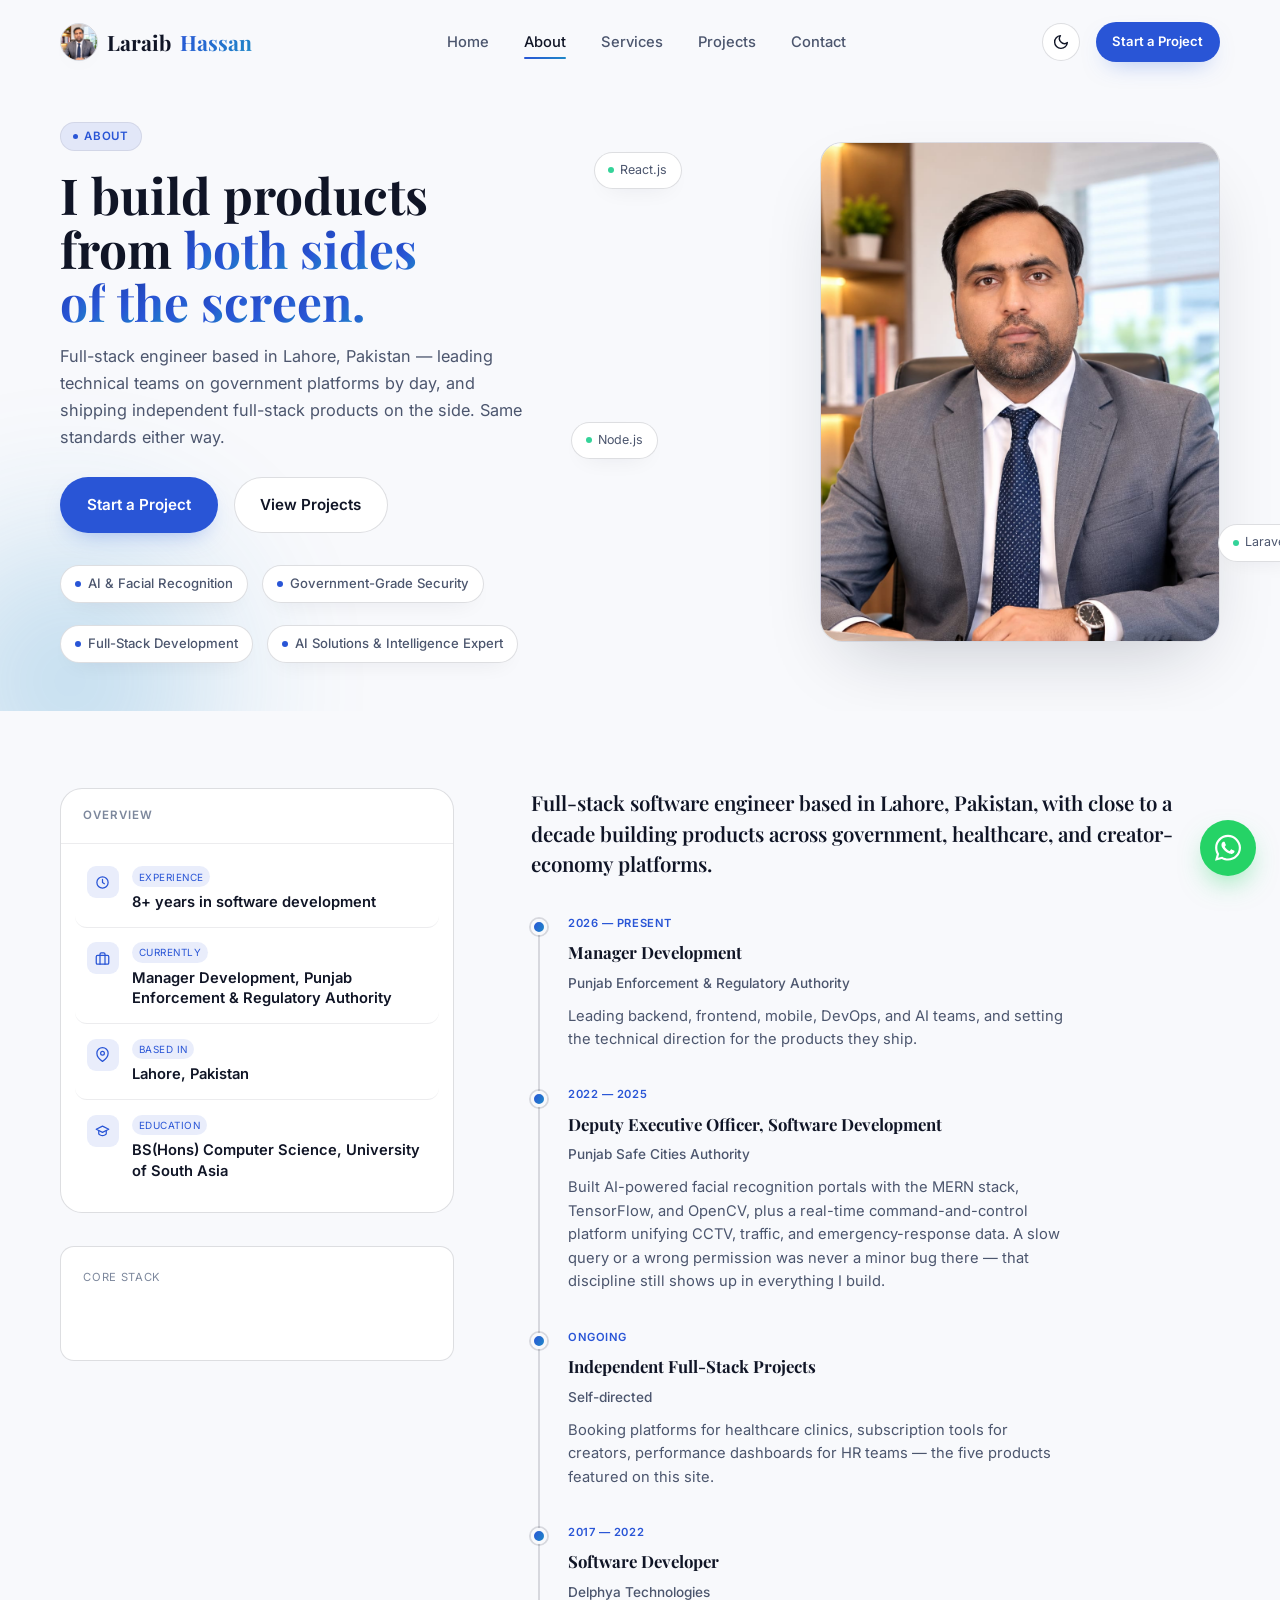
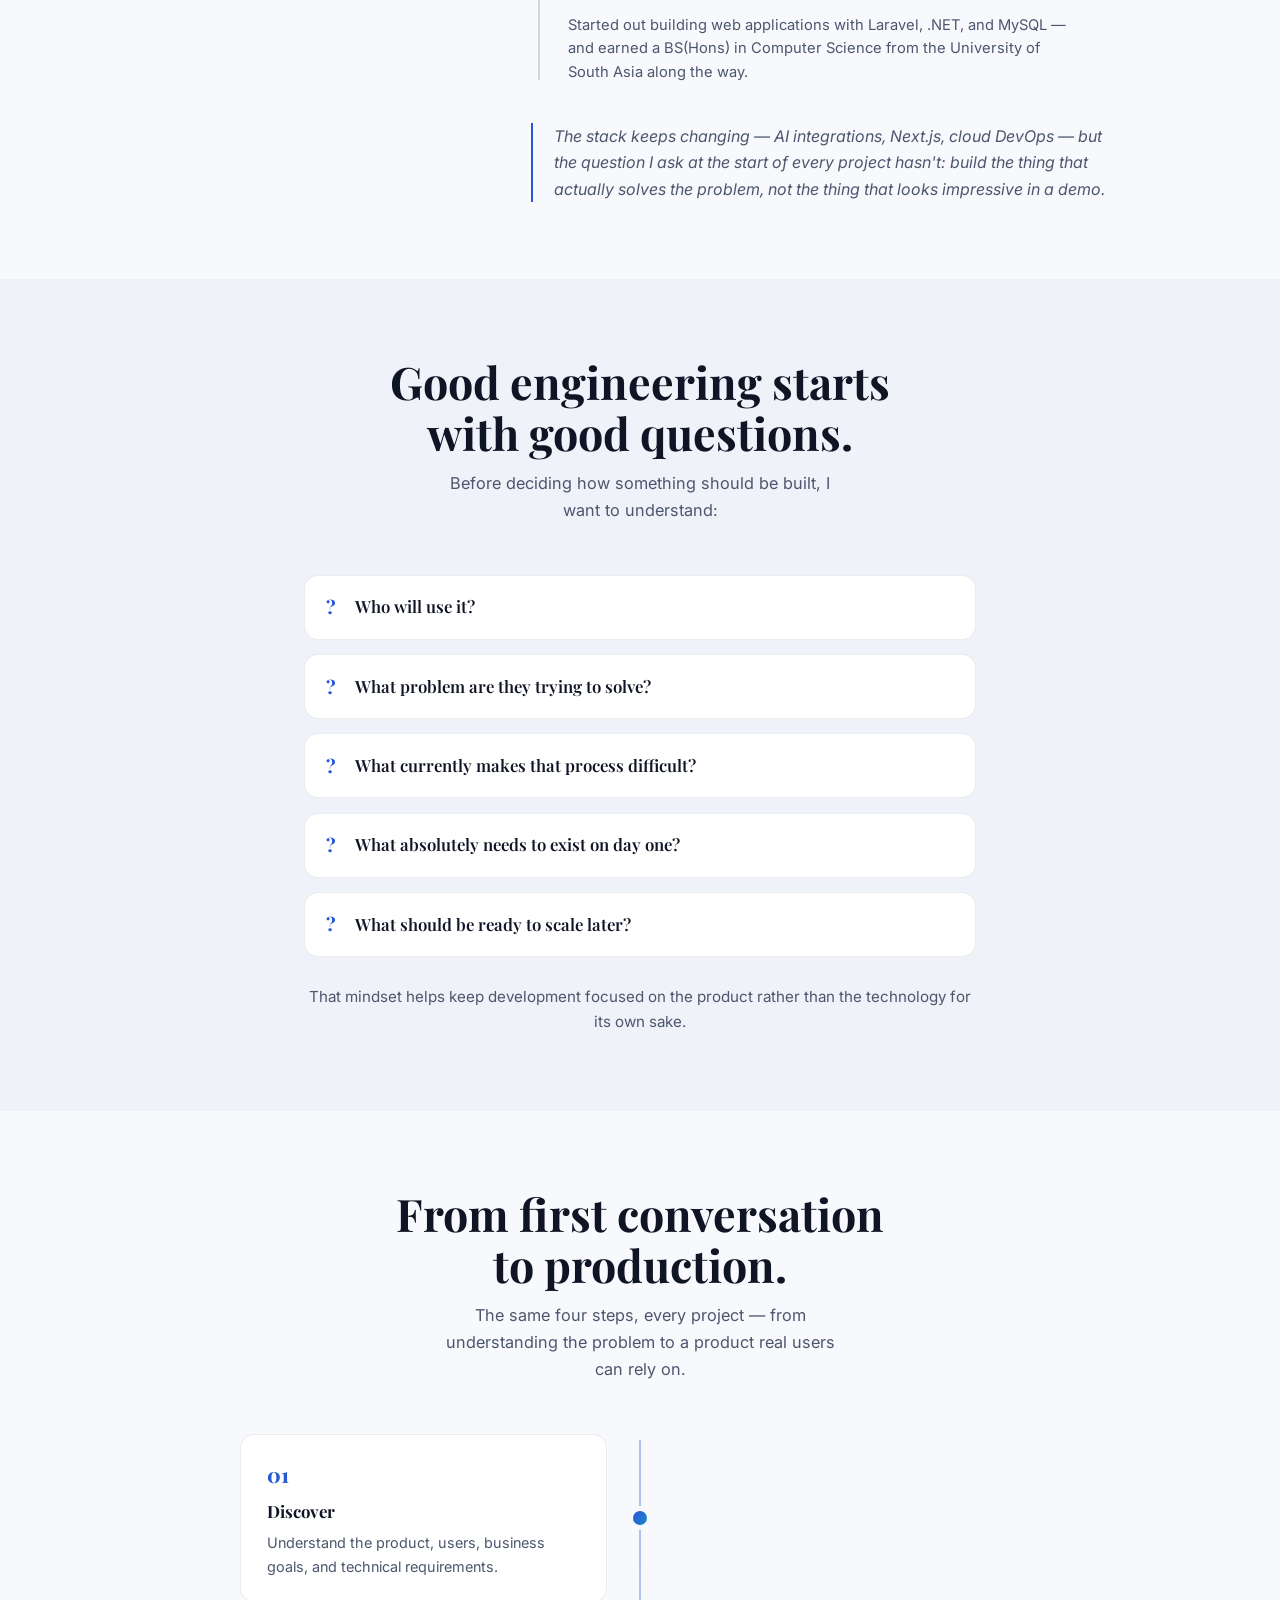
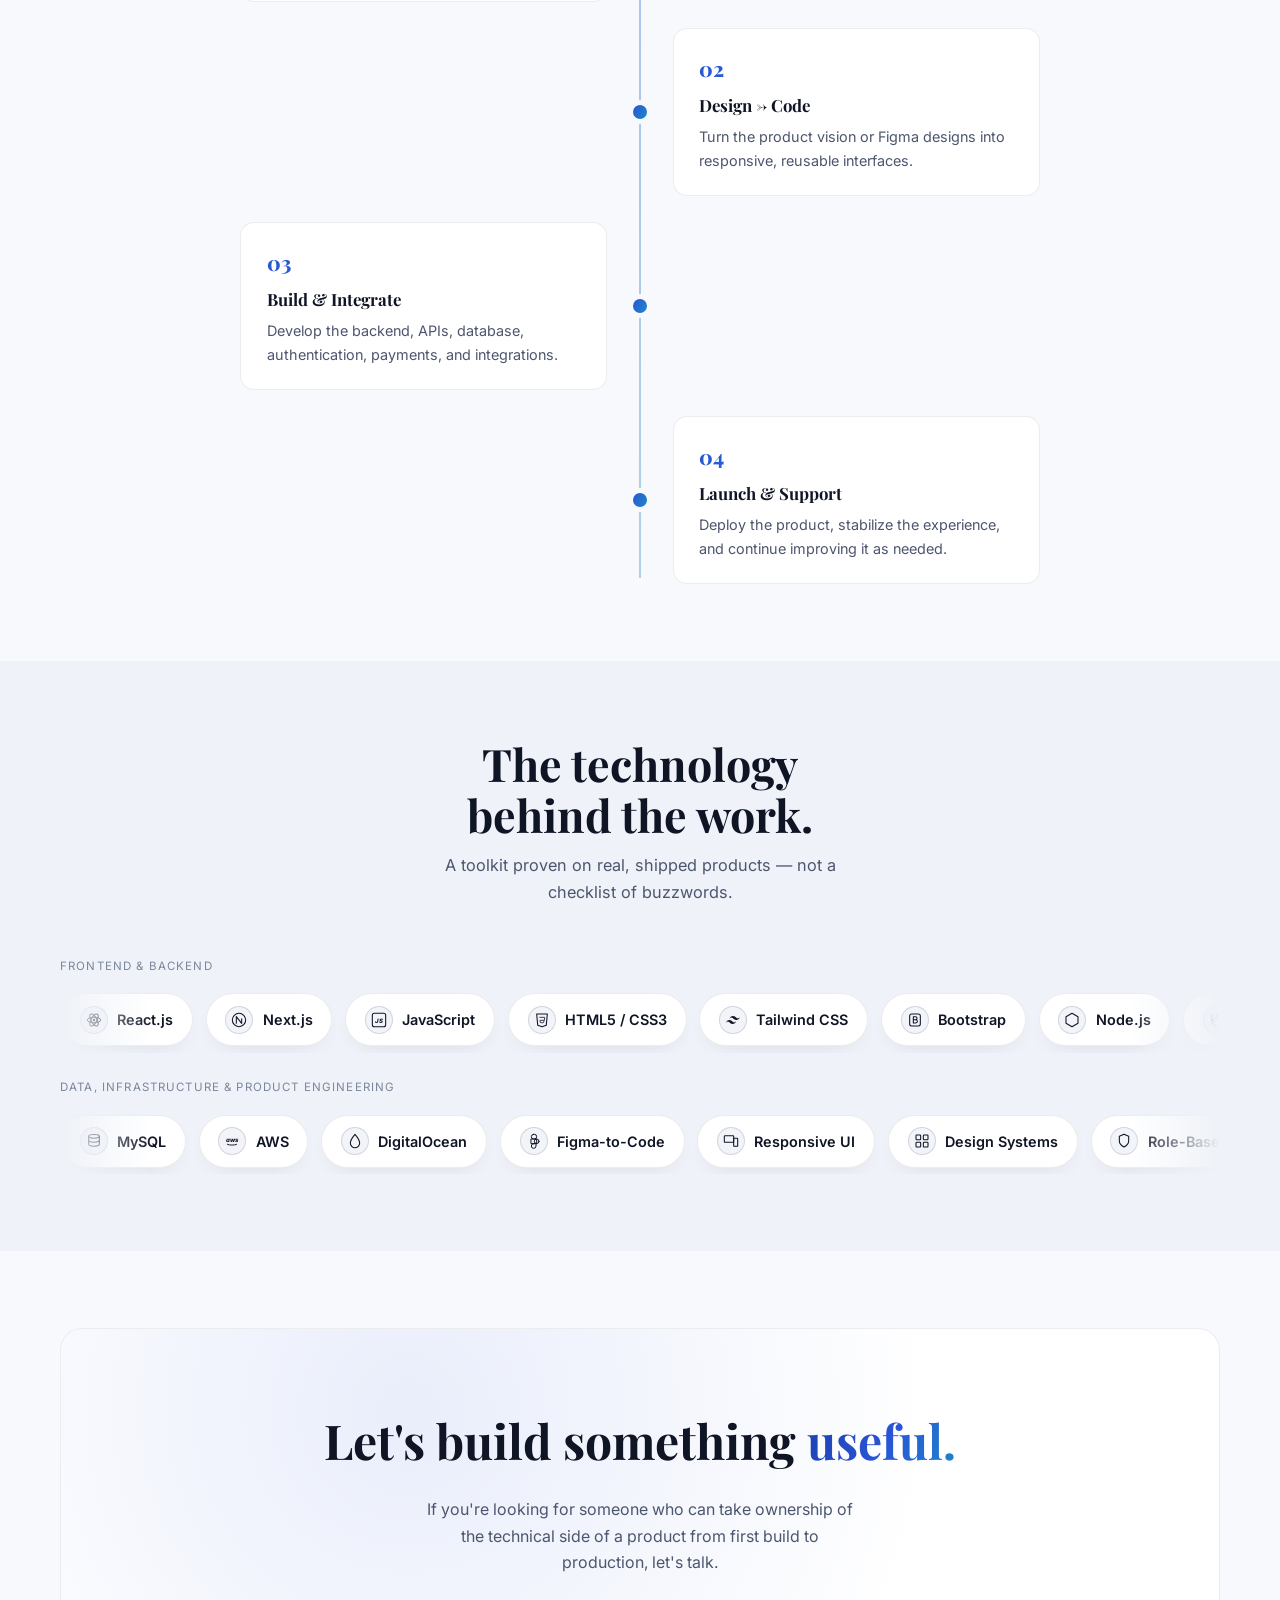
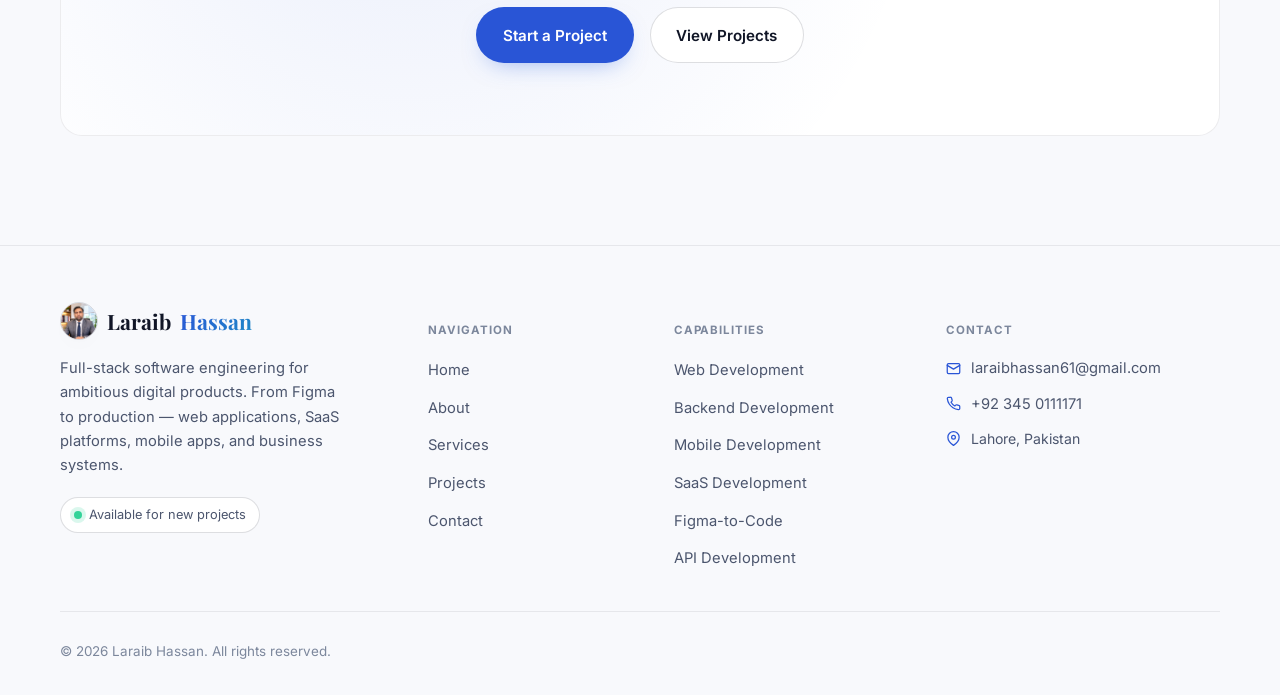
==== about.html @ d7b79673 "first commit" ====
<!DOCTYPE html>
<html lang="en">
<head>
<meta charset="UTF-8">
<meta name="viewport" content="width=device-width, initial-scale=1.0">
<title>About — Laraib Hassan</title>
<meta name="description" content="Laraib Hassan is a full-stack software engineer focused on building complete digital products — from Figma handoff to production.">
<link rel="preconnect" href="https://fonts.googleapis.com">
<link rel="preconnect" href="https://fonts.gstatic.com" crossorigin>
<link href="https://fonts.googleapis.com/css2?family=Playfair+Display:wght@600;700;800&family=Inter:wght@400;500;600;700&display=swap" rel="stylesheet">
<link rel="stylesheet" href="style.css">
</head>
<body>
<div class="site-loader" id="siteLoader" aria-hidden="true">
  <div class="blob blob-1" style="opacity:.35;"></div>
  <div class="blob blob-2" style="opacity:.3;"></div>
  <div class="loader-inner">
    <div class="loader-photo-wrap">
      <div class="loader-floater loader-floater-1"><i></i>Full-Stack</div>
      <div class="loader-floater loader-floater-2"><i></i>8+ Years</div>
      <div class="loader-floater loader-floater-3"><i></i>AI &amp; Cloud</div>
      <div class="loader-photo"><img src="images/lh-image.jpg" alt="Laraib Hassan"></div>
    </div>
    <div class="loader-name">Laraib Hassan</div>
    <div class="loader-role">Full-Stack Software Engineer</div>
    <div class="loader-bar"><span class="loader-bar-fill"></span></div>
  </div>
</div>
<div class="scroll-progress" id="scrollProgress"></div>

<nav class="navbar" id="navbar">
  <div class="container">
    <a href="index.html" class="brand">
      <img class="mark" src="images/lh-image.jpg" alt="Laraib Hassan">
      Laraib <b>Hassan</b>
    </a>
    <div class="nav-links" id="navLinks">
      <a href="index.html">Home</a>
      <a href="about.html">About</a>
      <a href="services.html">Services</a>
      <a href="projects.html">Projects</a>
      <a href="contact.html">Contact</a>
    </div>
    <div class="nav-right">
      <button class="theme-toggle" id="themeToggle" aria-label="Toggle theme">
        <svg class="icon-moon" viewBox="0 0 24 24" fill="none" stroke="currentColor" stroke-width="2" stroke-linecap="round" stroke-linejoin="round"><path d="M21 12.79A9 9 0 1111.21 3 7 7 0 0021 12.79z"/></svg>
        <svg class="icon-sun" viewBox="0 0 24 24" fill="none" stroke="currentColor" stroke-width="2" stroke-linecap="round" stroke-linejoin="round"><circle cx="12" cy="12" r="4"/><path d="M12 2v2M12 20v2M4.93 4.93l1.41 1.41M17.66 17.66l1.41 1.41M2 12h2M20 12h2M4.93 19.07l1.41-1.41M17.66 6.34l1.41-1.41"/></svg>
      </button>
      <a href="contact.html" class="btn btn-primary btn-sm">Start a Project</a>
    </div>
    <button class="burger" id="burger" aria-label="Open menu" aria-expanded="false"><span></span></button>
  </div>
</nav>

<div class="mobile-panel" id="mobilePanel">
  <a href="index.html">Home</a>
  <a href="about.html">About</a>
  <a href="services.html">Services</a>
  <a href="projects.html">Projects</a>
  <a href="contact.html">Contact</a>
  <a href="contact.html" class="btn btn-primary">Start a Project</a>
</div>

<main>

<header class="page-hero">
  <div class="blob blob-2" style="opacity:0.35;"></div>
  <div class="container banner-inner">
    <div>
      <div class="eyebrow reveal">About</div>
      <h1 class="reveal reveal-delay-1" style="margin-top:1.1rem;">I build products from <span class="type-reveal"><span class="word"><span class="letter" style="animation-delay:0.150s">b</span><span class="letter" style="animation-delay:0.195s">o</span><span class="letter" style="animation-delay:0.240s">t</span><span class="letter" style="animation-delay:0.285s">h</span></span> <span class="word"><span class="letter" style="animation-delay:0.410s">s</span><span class="letter" style="animation-delay:0.455s">i</span><span class="letter" style="animation-delay:0.500s">d</span><span class="letter" style="animation-delay:0.545s">e</span><span class="letter" style="animation-delay:0.590s">s</span></span> <span class="word"><span class="letter" style="animation-delay:0.715s">o</span><span class="letter" style="animation-delay:0.760s">f</span></span> <span class="word"><span class="letter" style="animation-delay:0.885s">t</span><span class="letter" style="animation-delay:0.930s">h</span><span class="letter" style="animation-delay:0.975s">e</span></span> <span class="word"><span class="letter" style="animation-delay:1.100s">s</span><span class="letter" style="animation-delay:1.145s">c</span><span class="letter" style="animation-delay:1.190s">r</span><span class="letter" style="animation-delay:1.235s">e</span><span class="letter" style="animation-delay:1.280s">e</span><span class="letter" style="animation-delay:1.325s">n</span><span class="letter" style="animation-delay:1.370s">.</span></span></span></h1>
      <p class="lede reveal reveal-delay-2">Full-stack engineer based in Lahore, Pakistan — leading technical teams on government platforms by day, and shipping independent full-stack products on the side. Same standards either way.</p>
      <div class="hero-actions reveal reveal-delay-3" style="margin-top:1.6rem;">
        <a href="contact.html" class="btn btn-primary">Start a Project</a>
        <a href="projects.html" class="btn btn-ghost">View Projects</a>
      </div>
      <div class="about-focus reveal reveal-delay-4">
        <span class="focus-tag"><i></i>AI &amp; Facial Recognition</span>
        <span class="focus-tag"><i></i>Government-Grade Security</span>
        <span class="focus-tag"><i></i>Full-Stack Development</span>
        <span class="focus-tag"><i></i>AI Solutions & Intelligence Expert</span>
      </div>
    </div>
    <div class="banner-visual reveal reveal-delay-1">
      <div class="floater floater-1"><i></i>React.js</div>
      <div class="floater floater-2"><i></i>Laravel</div>
      <div class="floater floater-3"><i></i>Node.js</div>
      <div class="avatar-frame">
        <img src="images/lh-image.jpg" alt="Laraib Hassan">
      </div>
    </div>
  </div>
</header>

<section>
  <div class="container">
    <div class="about-grid">
      <div class="about-facts reveal">
        <div class="profile-card">
          <div class="profile-card-head">Overview</div>
          <div class="profile-facts">
            <div class="profile-fact">
              <div class="fact-icon"><svg viewBox="0 0 24 24" fill="none" stroke="currentColor" stroke-width="2" stroke-linecap="round" stroke-linejoin="round"><circle cx="12" cy="12" r="9"/><polyline points="12 7 12 12 15 14"/></svg></div>
              <div class="fact-body"><span class="fact-label">Experience</span><span class="fact-value">8+ years in software development</span></div>
            </div>
            <div class="profile-fact">
              <div class="fact-icon"><svg viewBox="0 0 24 24" fill="none" stroke="currentColor" stroke-width="2" stroke-linecap="round" stroke-linejoin="round"><rect x="2" y="7" width="20" height="14" rx="2"/><path d="M16 21V5a2 2 0 00-2-2h-4a2 2 0 00-2 2v16"/></svg></div>
              <div class="fact-body"><span class="fact-label">Currently</span><span class="fact-value">Manager Development, Punjab Enforcement &amp; Regulatory Authority</span></div>
            </div>
            <div class="profile-fact">
              <div class="fact-icon"><svg viewBox="0 0 24 24" fill="none" stroke="currentColor" stroke-width="2" stroke-linecap="round" stroke-linejoin="round"><path d="M21 10c0 7-9 13-9 13s-9-6-9-13a9 9 0 0118 0z"/><circle cx="12" cy="10" r="3"/></svg></div>
              <div class="fact-body"><span class="fact-label">Based in</span><span class="fact-value">Lahore, Pakistan</span></div>
            </div>
            <div class="profile-fact">
              <div class="fact-icon"><svg viewBox="0 0 24 24" fill="none" stroke="currentColor" stroke-width="2" stroke-linecap="round" stroke-linejoin="round"><path d="M22 10L12 5 2 10l10 5 10-5z"/><path d="M6 12v5c0 1.66 4.03 3 6 3s6-1.34 6-3v-5"/></svg></div>
              <div class="fact-body"><span class="fact-label">Education</span><span class="fact-value">BS(Hons) Computer Science, University of South Asia</span></div>
            </div>
          </div>
        </div>

        <div class="stack-panel">
          <div class="stack-panel-head">Core Stack</div>
          <div class="stack-marquee-wrap">
            <div class="stack-marquee" id="stackMarquee">
              <span class="stack-tag">React.js</span>
              <span class="stack-tag">Next.js</span>
              <span class="stack-tag">JavaScript</span>
              <span class="stack-tag">jQuery</span>
              <span class="stack-tag">Node.js</span>
              <span class="stack-tag">Laravel</span>
              <span class="stack-tag">PHP</span>
              <span class="stack-tag">.NET</span>
              <span class="stack-tag">Python</span>
              <span class="stack-tag">MySQL</span>
              <span class="stack-tag">MSSQL</span>
              <span class="stack-tag">RESTful APIs</span>
              <span class="stack-tag">Eloquent ORM</span>
              <span class="stack-tag">WebSockets</span>
              <span class="stack-tag">TensorFlow</span>
              <span class="stack-tag">OpenCV</span>
              <span class="stack-tag">Machine Learning</span>
              <span class="stack-tag">Git</span>
              <span class="stack-tag">AWS</span>
              <span class="stack-tag">Azure DevOps</span>
              <span class="stack-tag">Windows</span>
              <span class="stack-tag">Linux</span>
              <span class="stack-tag">Agile &amp; Scrum</span>
              <span class="stack-tag">Google Maps API</span>
            </div>
          </div>
        </div>
      </div>

      <div class="about-copy">
        <p class="about-intro reveal reveal-delay-1">Full-stack software engineer based in Lahore, Pakistan, with close to a decade building products across government, healthcare, and creator-economy platforms.</p>

        <div class="career-timeline" id="careerTimeline">
          <div class="timeline-track"></div>
          <div class="timeline-progress" id="careerProgress"></div>
          <div class="career-item reveal reveal-delay-1">
            <div class="career-marker"><span class="career-dot"></span></div>
            <div class="career-content">
              <span class="career-date">2026 — Present</span>
              <h4>Manager Development</h4>
              <span class="career-org">Punjab Enforcement &amp; Regulatory Authority</span>
              <p>Leading backend, frontend, mobile, DevOps, and AI teams, and setting the technical direction for the products they ship.</p>
            </div>
          </div>
          <div class="career-item reveal reveal-delay-2">
            <div class="career-marker"><span class="career-dot"></span></div>
            <div class="career-content">
              <span class="career-date">2022 — 2025</span>
              <h4>Deputy Executive Officer, Software Development</h4>
              <span class="career-org">Punjab Safe Cities Authority</span>
              <p>Built AI-powered facial recognition portals with the MERN stack, TensorFlow, and OpenCV, plus a real-time command-and-control platform unifying CCTV, traffic, and emergency-response data. A slow query or a wrong permission was never a minor bug there — that discipline still shows up in everything I build.</p>
            </div>
          </div>
          <div class="career-item reveal reveal-delay-3">
            <div class="career-marker"><span class="career-dot"></span></div>
            <div class="career-content">
              <span class="career-date">Ongoing</span>
              <h4>Independent Full-Stack Projects</h4>
              <span class="career-org">Self-directed</span>
              <p>Booking platforms for healthcare clinics, subscription tools for creators, performance dashboards for HR teams — the five products featured on this site.</p>
            </div>
          </div>
          <div class="career-item reveal reveal-delay-4">
            <div class="career-marker"><span class="career-dot"></span></div>
            <div class="career-content">
              <span class="career-date">2017 — 2022</span>
              <h4>Software Developer</h4>
              <span class="career-org">Delphya Technologies</span>
              <p>Started out building web applications with Laravel, .NET, and MySQL — and earned a BS(Hons) in Computer Science from the University of South Asia along the way.</p>
            </div>
          </div>
        </div>

        <p class="career-note reveal">The stack keeps changing — AI integrations, Next.js, cloud DevOps — but the question I ask at the start of every project hasn't: build the thing that actually solves the problem, not the thing that looks impressive in a demo.</p>
      </div>
    </div>
  </div>
</section>

<section class="section-alt">
  <div class="container">
    <div class="section-head reveal">
      <h2>Good engineering starts with good questions.</h2>
      <p class="lede">Before deciding how something should be built, I want to understand:</p>
    </div>
    <ul class="philosophy-list">
      <li class="reveal">Who will use it?</li>
      <li class="reveal reveal-delay-1">What problem are they trying to solve?</li>
      <li class="reveal reveal-delay-2">What currently makes that process difficult?</li>
      <li class="reveal reveal-delay-3">What absolutely needs to exist on day one?</li>
      <li class="reveal reveal-delay-4">What should be ready to scale later?</li>
    </ul>
    <p class="philosophy-note reveal">That mindset helps keep development focused on the product rather than the technology for its own sake.</p>
  </div>
</section>

<section>
  <div class="container">
    <div class="section-head reveal">
      <h2>From first conversation to production.</h2>
      <p class="lede">The same four steps, every project — from understanding the problem to a product real users can rely on.</p>
    </div>
    <div class="timeline">
      <div class="timeline-step">
        <div class="side content reveal reveal-left"><div class="timeline-card"><span class="num">01</span><h4>Discover</h4><p>Understand the product, users, business goals, and technical requirements.</p></div></div>
        <div class="timeline-dot"></div>
        <div class="side"></div>
      </div>
      <div class="timeline-step">
        <div class="side"></div>
        <div class="timeline-dot"></div>
        <div class="side content reveal reveal-right"><div class="timeline-card"><span class="num">02</span><h4>Design → Code</h4><p>Turn the product vision or Figma designs into responsive, reusable interfaces.</p></div></div>
      </div>
      <div class="timeline-step">
        <div class="side content reveal reveal-left"><div class="timeline-card"><span class="num">03</span><h4>Build &amp; Integrate</h4><p>Develop the backend, APIs, database, authentication, payments, and integrations.</p></div></div>
        <div class="timeline-dot"></div>
        <div class="side"></div>
      </div>
      <div class="timeline-step">
        <div class="side"></div>
        <div class="timeline-dot"></div>
        <div class="side content reveal reveal-right"><div class="timeline-card"><span class="num">04</span><h4>Launch &amp; Support</h4><p>Deploy the product, stabilize the experience, and continue improving it as needed.</p></div></div>
      </div>
    </div>
  </div>
</section>

<section id="capabilities" class="section-alt">
  <div class="container">
    <div class="section-head reveal">
      <h2>The technology behind the work.</h2>
      <p class="lede">A toolkit proven on real, shipped products — not a checklist of buzzwords.</p>
    </div>

    <div class="skills-marquee reveal">
      <div>
        <div class="skills-label">Frontend &amp; Backend</div>
        <div class="skills-track">
          <div class="skills-row">
            <span class="skill-pill"><i><svg viewBox="0 0 24 24" fill="none" stroke="currentColor" stroke-width="1.5"><circle cx="12" cy="12" r="1.8" fill="currentColor" stroke="none"/><ellipse cx="12" cy="12" rx="10" ry="4.2"/><ellipse cx="12" cy="12" rx="10" ry="4.2" transform="rotate(60 12 12)"/><ellipse cx="12" cy="12" rx="10" ry="4.2" transform="rotate(120 12 12)"/></svg></i>React.js</span><span class="skill-pill"><i><svg viewBox="0 0 24 24" fill="none" stroke="currentColor" stroke-width="1.6" stroke-linecap="round" stroke-linejoin="round"><circle cx="12" cy="12" r="10"/><path d="M8 7v10M8 7l8 10M16 10v7"/></svg></i>Next.js</span><span class="skill-pill"><i><svg viewBox="0 0 24 24" fill="none" stroke="currentColor" stroke-width="1.6"><rect x="2" y="2" width="20" height="20" rx="3"/><text x="12" y="16.5" text-anchor="middle" font-size="9" font-weight="800" fill="currentColor" stroke="none">JS</text></svg></i>JavaScript</span><span class="skill-pill"><i><svg viewBox="0 0 24 24" fill="none" stroke="currentColor" stroke-width="1.6" stroke-linejoin="round"><path d="M4 3l1.6 17L12 22l6.4-2L20 3H4z"/><path d="M8 8h8l-.4 4.5H9l.3 3 2.7.9 2.7-.9.2-2.4" stroke-width="1.2"/></svg></i>HTML5 / CSS3</span><span class="skill-pill"><i><svg viewBox="0 0 24 24" fill="currentColor" stroke="none"><path d="M12 6c-2.67 0-4.33 1.33-5 4 1-1.33 2.17-1.83 3.5-1.5.76.19 1.31.74 1.91 1.35.98 1 2.11 2.15 4.59 2.15 2.67 0 4.33-1.33 5-4-1 1.33-2.17 1.83-3.5 1.5-.76-.19-1.31-.74-1.91-1.35C15.61 7.15 14.48 6 12 6zM6.5 12c-2.67 0-4.33 1.33-5 4 1-1.33 2.17-1.83 3.5-1.5.76.19 1.3.74 1.91 1.35.98 1 2.11 2.15 4.59 2.15 2.67 0 4.33-1.33 5-4-1 1.33-2.17 1.83-3.5 1.5-.76-.19-1.31-.74-1.91-1.35-.98-1-2.11-2.15-4.59-2.15z"/></svg></i>Tailwind CSS</span><span class="skill-pill"><i><svg viewBox="0 0 24 24" fill="none" stroke="currentColor" stroke-width="1.6" stroke-linejoin="round"><rect x="4" y="3" width="16" height="18" rx="3"/><path d="M9.5 7h3.2a2.3 2.3 0 010 4.6H9.5V7zM9.5 11.6h3.7a2.4 2.4 0 010 4.8H9.5v-4.8z"/></svg></i>Bootstrap</span><span class="skill-pill"><i><svg viewBox="0 0 24 24" fill="none" stroke="currentColor" stroke-width="1.6" stroke-linejoin="round"><path d="M12 2L21 7v10l-9 5-9-5V7l9-5z"/></svg></i>Node.js</span><span class="skill-pill"><i><svg viewBox="0 0 24 24" fill="none" stroke="currentColor" stroke-width="1.4" stroke-linecap="round" stroke-linejoin="round"><path d="M4 4v9l4 2.3M4 13l7-4 7 4M11 9V4l7 4v9l-7 4-7-4"/></svg></i>Laravel</span><span class="skill-pill"><i><svg viewBox="0 0 24 24" fill="none" stroke="currentColor" stroke-width="1.5"><ellipse cx="12" cy="12" rx="10.5" ry="6.5"/><text x="12" y="15" text-anchor="middle" font-size="7" font-weight="700" font-style="italic" fill="currentColor" stroke="none">php</text></svg></i>PHP</span><span class="skill-pill"><i><svg viewBox="0 0 24 24" fill="none" stroke="currentColor" stroke-width="1.8" stroke-linecap="round" stroke-linejoin="round"><rect x="2" y="7" width="7" height="7" rx="1.5"/><rect x="15" y="10" width="7" height="7" rx="1.5"/><path d="M9 10.5h4a2 2 0 012 2v1"/></svg></i>REST APIs</span>
            <span class="skill-pill"><i><svg viewBox="0 0 24 24" fill="none" stroke="currentColor" stroke-width="1.5"><circle cx="12" cy="12" r="1.8" fill="currentColor" stroke="none"/><ellipse cx="12" cy="12" rx="10" ry="4.2"/><ellipse cx="12" cy="12" rx="10" ry="4.2" transform="rotate(60 12 12)"/><ellipse cx="12" cy="12" rx="10" ry="4.2" transform="rotate(120 12 12)"/></svg></i>React.js</span><span class="skill-pill"><i><svg viewBox="0 0 24 24" fill="none" stroke="currentColor" stroke-width="1.6" stroke-linecap="round" stroke-linejoin="round"><circle cx="12" cy="12" r="10"/><path d="M8 7v10M8 7l8 10M16 10v7"/></svg></i>Next.js</span><span class="skill-pill"><i><svg viewBox="0 0 24 24" fill="none" stroke="currentColor" stroke-width="1.6"><rect x="2" y="2" width="20" height="20" rx="3"/><text x="12" y="16.5" text-anchor="middle" font-size="9" font-weight="800" fill="currentColor" stroke="none">JS</text></svg></i>JavaScript</span><span class="skill-pill"><i><svg viewBox="0 0 24 24" fill="none" stroke="currentColor" stroke-width="1.6" stroke-linejoin="round"><path d="M4 3l1.6 17L12 22l6.4-2L20 3H4z"/><path d="M8 8h8l-.4 4.5H9l.3 3 2.7.9 2.7-.9.2-2.4" stroke-width="1.2"/></svg></i>HTML5 / CSS3</span><span class="skill-pill"><i><svg viewBox="0 0 24 24" fill="currentColor" stroke="none"><path d="M12 6c-2.67 0-4.33 1.33-5 4 1-1.33 2.17-1.83 3.5-1.5.76.19 1.31.74 1.91 1.35.98 1 2.11 2.15 4.59 2.15 2.67 0 4.33-1.33 5-4-1 1.33-2.17 1.83-3.5 1.5-.76-.19-1.31-.74-1.91-1.35C15.61 7.15 14.48 6 12 6zM6.5 12c-2.67 0-4.33 1.33-5 4 1-1.33 2.17-1.83 3.5-1.5.76.19 1.3.74 1.91 1.35.98 1 2.11 2.15 4.59 2.15 2.67 0 4.33-1.33 5-4-1 1.33-2.17 1.83-3.5 1.5-.76-.19-1.31-.74-1.91-1.35-.98-1-2.11-2.15-4.59-2.15z"/></svg></i>Tailwind CSS</span><span class="skill-pill"><i><svg viewBox="0 0 24 24" fill="none" stroke="currentColor" stroke-width="1.6" stroke-linejoin="round"><rect x="4" y="3" width="16" height="18" rx="3"/><path d="M9.5 7h3.2a2.3 2.3 0 010 4.6H9.5V7zM9.5 11.6h3.7a2.4 2.4 0 010 4.8H9.5v-4.8z"/></svg></i>Bootstrap</span><span class="skill-pill"><i><svg viewBox="0 0 24 24" fill="none" stroke="currentColor" stroke-width="1.6" stroke-linejoin="round"><path d="M12 2L21 7v10l-9 5-9-5V7l9-5z"/></svg></i>Node.js</span><span class="skill-pill"><i><svg viewBox="0 0 24 24" fill="none" stroke="currentColor" stroke-width="1.4" stroke-linecap="round" stroke-linejoin="round"><path d="M4 4v9l4 2.3M4 13l7-4 7 4M11 9V4l7 4v9l-7 4-7-4"/></svg></i>Laravel</span><span class="skill-pill"><i><svg viewBox="0 0 24 24" fill="none" stroke="currentColor" stroke-width="1.5"><ellipse cx="12" cy="12" rx="10.5" ry="6.5"/><text x="12" y="15" text-anchor="middle" font-size="7" font-weight="700" font-style="italic" fill="currentColor" stroke="none">php</text></svg></i>PHP</span><span class="skill-pill"><i><svg viewBox="0 0 24 24" fill="none" stroke="currentColor" stroke-width="1.8" stroke-linecap="round" stroke-linejoin="round"><rect x="2" y="7" width="7" height="7" rx="1.5"/><rect x="15" y="10" width="7" height="7" rx="1.5"/><path d="M9 10.5h4a2 2 0 012 2v1"/></svg></i>REST APIs</span>
          </div>
        </div>
      </div>
      <div>
        <div class="skills-label">Data, Infrastructure &amp; Product Engineering</div>
        <div class="skills-track">
          <div class="skills-row reverse">
            <span class="skill-pill"><i><svg viewBox="0 0 24 24" fill="none" stroke="currentColor" stroke-width="1.6" stroke-linecap="round" stroke-linejoin="round"><ellipse cx="12" cy="5" rx="8" ry="2.8"/><path d="M4 5v6c0 1.5 3.6 2.8 8 2.8s8-1.3 8-2.8V5"/><path d="M4 11v6c0 1.5 3.6 2.8 8 2.8s8-1.3 8-2.8v-6"/></svg></i>MySQL</span><span class="skill-pill"><i><svg viewBox="0 0 24 24" fill="none" stroke="currentColor" stroke-width="1.6"><text x="12" y="14" text-anchor="middle" font-size="9" font-weight="800" fill="currentColor" stroke="none">aws</text><path d="M5 17c3 1.6 11 1.6 14 0" stroke-width="1.4" stroke-linecap="round"/></svg></i>AWS</span><span class="skill-pill"><i><svg viewBox="0 0 24 24" fill="none" stroke="currentColor" stroke-width="1.6" stroke-linejoin="round"><path d="M12 2c-3 3.5-7 9-7 13a7 7 0 0014 0c0-4-4-9.5-7-13z"/></svg></i>DigitalOcean</span><span class="skill-pill"><i><svg viewBox="0 0 24 24" fill="none" stroke="currentColor" stroke-width="1.5" stroke-linecap="round" stroke-linejoin="round"><rect x="8" y="2" width="8" height="7" rx="3.5"/><circle cx="16" cy="12.5" r="3.5"/><rect x="8" y="9" width="8" height="7"/><path d="M11.5 16a3.5 3.5 0 103.5 3.5V16z"/></svg></i>Figma-to-Code</span><span class="skill-pill"><i><svg viewBox="0 0 24 24" fill="none" stroke="currentColor" stroke-width="1.6" stroke-linecap="round" stroke-linejoin="round"><rect x="2" y="4" width="14" height="10" rx="1"/><rect x="16" y="8" width="6" height="12" rx="1"/></svg></i>Responsive UI</span><span class="skill-pill"><i><svg viewBox="0 0 24 24" fill="none" stroke="currentColor" stroke-width="1.6" stroke-linecap="round" stroke-linejoin="round"><rect x="3" y="3" width="7" height="7" rx="1"/><rect x="14" y="3" width="7" height="7" rx="1"/><rect x="3" y="14" width="7" height="7" rx="1"/><rect x="14" y="14" width="7" height="7" rx="1"/></svg></i>Design Systems</span><span class="skill-pill"><i><svg viewBox="0 0 24 24" fill="none" stroke="currentColor" stroke-width="1.6" stroke-linecap="round" stroke-linejoin="round"><path d="M12 21s7-3.5 7-9V5l-7-3-7 3v7c0 5.5 7 9 7 9z"/></svg></i>Role-Based Access Control</span><span class="skill-pill"><i><svg viewBox="0 0 24 24" fill="none" stroke="currentColor" stroke-width="1.6" stroke-linecap="round" stroke-linejoin="round"><rect x="3" y="11" width="18" height="10" rx="2"/><path d="M7 11V7a5 5 0 0110 0v4"/></svg></i>OTP Verification</span><span class="skill-pill"><i><svg viewBox="0 0 24 24" fill="none" stroke="currentColor" stroke-width="1.6" stroke-linejoin="round"><rect x="3" y="3" width="7" height="7"/><rect x="14" y="3" width="7" height="7"/><rect x="3" y="14" width="7" height="7"/><rect x="15" y="15" width="2" height="2" fill="currentColor" stroke="none"/><rect x="19" y="15" width="2" height="2" fill="currentColor" stroke="none"/><rect x="15" y="19" width="2" height="2" fill="currentColor" stroke="none"/><rect x="19" y="19" width="2" height="2" fill="currentColor" stroke="none"/></svg></i>QR Systems</span><span class="skill-pill"><i><svg viewBox="0 0 24 24" fill="none" stroke="currentColor" stroke-width="1.6" stroke-linecap="round" stroke-linejoin="round"><rect x="2" y="5" width="20" height="14" rx="2"/><line x1="2" y1="10" x2="22" y2="10"/></svg></i>Payment Integrations</span><span class="skill-pill"><i><svg viewBox="0 0 24 24" fill="none" stroke="currentColor" stroke-width="1.6" stroke-linecap="round" stroke-linejoin="round"><rect x="7" y="2" width="10" height="20" rx="2"/><line x1="11" y1="18" x2="13" y2="18"/></svg></i>Mobile Applications</span>
            <span class="skill-pill"><i><svg viewBox="0 0 24 24" fill="none" stroke="currentColor" stroke-width="1.6" stroke-linecap="round" stroke-linejoin="round"><ellipse cx="12" cy="5" rx="8" ry="2.8"/><path d="M4 5v6c0 1.5 3.6 2.8 8 2.8s8-1.3 8-2.8V5"/><path d="M4 11v6c0 1.5 3.6 2.8 8 2.8s8-1.3 8-2.8v-6"/></svg></i>MySQL</span><span class="skill-pill"><i><svg viewBox="0 0 24 24" fill="none" stroke="currentColor" stroke-width="1.6"><text x="12" y="14" text-anchor="middle" font-size="9" font-weight="800" fill="currentColor" stroke="none">aws</text><path d="M5 17c3 1.6 11 1.6 14 0" stroke-width="1.4" stroke-linecap="round"/></svg></i>AWS</span><span class="skill-pill"><i><svg viewBox="0 0 24 24" fill="none" stroke="currentColor" stroke-width="1.6" stroke-linejoin="round"><path d="M12 2c-3 3.5-7 9-7 13a7 7 0 0014 0c0-4-4-9.5-7-13z"/></svg></i>DigitalOcean</span><span class="skill-pill"><i><svg viewBox="0 0 24 24" fill="none" stroke="currentColor" stroke-width="1.5" stroke-linecap="round" stroke-linejoin="round"><rect x="8" y="2" width="8" height="7" rx="3.5"/><circle cx="16" cy="12.5" r="3.5"/><rect x="8" y="9" width="8" height="7"/><path d="M11.5 16a3.5 3.5 0 103.5 3.5V16z"/></svg></i>Figma-to-Code</span><span class="skill-pill"><i><svg viewBox="0 0 24 24" fill="none" stroke="currentColor" stroke-width="1.6" stroke-linecap="round" stroke-linejoin="round"><rect x="2" y="4" width="14" height="10" rx="1"/><rect x="16" y="8" width="6" height="12" rx="1"/></svg></i>Responsive UI</span><span class="skill-pill"><i><svg viewBox="0 0 24 24" fill="none" stroke="currentColor" stroke-width="1.6" stroke-linecap="round" stroke-linejoin="round"><rect x="3" y="3" width="7" height="7" rx="1"/><rect x="14" y="3" width="7" height="7" rx="1"/><rect x="3" y="14" width="7" height="7" rx="1"/><rect x="14" y="14" width="7" height="7" rx="1"/></svg></i>Design Systems</span><span class="skill-pill"><i><svg viewBox="0 0 24 24" fill="none" stroke="currentColor" stroke-width="1.6" stroke-linecap="round" stroke-linejoin="round"><path d="M12 21s7-3.5 7-9V5l-7-3-7 3v7c0 5.5 7 9 7 9z"/></svg></i>Role-Based Access Control</span><span class="skill-pill"><i><svg viewBox="0 0 24 24" fill="none" stroke="currentColor" stroke-width="1.6" stroke-linecap="round" stroke-linejoin="round"><rect x="3" y="11" width="18" height="10" rx="2"/><path d="M7 11V7a5 5 0 0110 0v4"/></svg></i>OTP Verification</span><span class="skill-pill"><i><svg viewBox="0 0 24 24" fill="none" stroke="currentColor" stroke-width="1.6" stroke-linejoin="round"><rect x="3" y="3" width="7" height="7"/><rect x="14" y="3" width="7" height="7"/><rect x="3" y="14" width="7" height="7"/><rect x="15" y="15" width="2" height="2" fill="currentColor" stroke="none"/><rect x="19" y="15" width="2" height="2" fill="currentColor" stroke="none"/><rect x="15" y="19" width="2" height="2" fill="currentColor" stroke="none"/><rect x="19" y="19" width="2" height="2" fill="currentColor" stroke="none"/></svg></i>QR Systems</span><span class="skill-pill"><i><svg viewBox="0 0 24 24" fill="none" stroke="currentColor" stroke-width="1.6" stroke-linecap="round" stroke-linejoin="round"><rect x="2" y="5" width="20" height="14" rx="2"/><line x1="2" y1="10" x2="22" y2="10"/></svg></i>Payment Integrations</span><span class="skill-pill"><i><svg viewBox="0 0 24 24" fill="none" stroke="currentColor" stroke-width="1.6" stroke-linecap="round" stroke-linejoin="round"><rect x="7" y="2" width="10" height="20" rx="2"/><line x1="11" y1="18" x2="13" y2="18"/></svg></i>Mobile Applications</span>
          </div>
        </div>
      </div>
    </div>
  </div>
</section>

<section id="cta">
  <div class="container">
    <div class="cta-band reveal">
      <h2>Let's build something <span class="grad-text">useful.</span></h2>
      <p>If you're looking for someone who can take ownership of the technical side of a product from first build to production, let's talk.</p>
      <div class="btn-row">
        <a href="contact.html" class="btn btn-primary">Start a Project</a>
        <a href="projects.html" class="btn btn-ghost">View Projects</a>
      </div>
    </div>
  </div>
</section>

</main>

<footer>
  <div class="container">
    <div class="footer-grid">
      <div class="footer-brand">
        <a href="index.html" class="brand">
          <img class="mark" src="images/lh-image.jpg" alt="Laraib Hassan">
          Laraib <b>Hassan</b>
        </a>
        <p>Full-stack software engineering for ambitious digital products. From Figma to production — web applications, SaaS platforms, mobile apps, and business systems.</p>
        <div class="footer-status"><span class="status-dot"></span>Available for new projects</div>
      </div>
      <div class="footer-col">
        <h5>Navigation</h5>
        <ul><li><a href="index.html">Home</a></li><li><a href="about.html">About</a></li><li><a href="services.html">Services</a></li><li><a href="projects.html">Projects</a></li><li><a href="contact.html">Contact</a></li></ul>
      </div>
      <div class="footer-col">
        <h5>Capabilities</h5>
        <ul><li><a href="services.html">Web Development</a></li><li><a href="services.html">Backend Development</a></li><li><a href="services.html">Mobile Development</a></li><li><a href="services.html">SaaS Development</a></li><li><a href="services.html">Figma-to-Code</a></li><li><a href="services.html">API Development</a></li></ul>
      </div>
      <div class="footer-col">
        <h5>Contact</h5>
        <ul class="footer-contact">
          <li><a href="mailto:laraibhassan61@gmail.com"><svg viewBox="0 0 24 24" fill="none" stroke="currentColor" stroke-width="2" stroke-linecap="round" stroke-linejoin="round"><rect x="2" y="4" width="20" height="16" rx="2"/><path d="M2 7l10 6 10-6"/></svg>laraibhassan61@gmail.com</a></li>
          <li><a href="tel:+923450111171"><svg viewBox="0 0 24 24" fill="none" stroke="currentColor" stroke-width="2" stroke-linecap="round" stroke-linejoin="round"><path d="M22 16.92v3a2 2 0 01-2.18 2 19.79 19.79 0 01-8.63-3.07 19.5 19.5 0 01-6-6 19.79 19.79 0 01-3.07-8.67A2 2 0 014.11 2h3a2 2 0 012 1.72c.127.96.361 1.903.7 2.81a2 2 0 01-.45 2.11L8.09 9.91a16 16 0 006 6l1.27-1.27a2 2 0 012.11-.45c.907.339 1.85.573 2.81.7A2 2 0 0122 16.92z"/></svg>+92 345 0111171</a></li>
          <li><svg viewBox="0 0 24 24" fill="none" stroke="currentColor" stroke-width="2" stroke-linecap="round" stroke-linejoin="round"><path d="M21 10c0 7-9 13-9 13s-9-6-9-13a9 9 0 0118 0z"/><circle cx="12" cy="10" r="3"/></svg>Lahore, Pakistan</li>
        </ul>
      </div>
    </div>
    <div class="footer-bottom">
      <span>© 2026 Laraib Hassan. All rights reserved.</span>
    </div>
  </div>
</footer>

<a class="whatsapp-float" href="https://wa.me/923450111171" target="_blank" rel="noopener" aria-label="Chat on WhatsApp" title="Chat on WhatsApp">
  <svg viewBox="0 0 448 512" fill="#fff"><path d="M380.9 97.1C339 55.1 283.2 32 223.9 32c-122.4 0-222 99.6-222 222 0 39.1 10.2 77.3 29.6 111L0 480l117.7-30.9c32.4 17.7 68.9 27 106.1 27h.1c122.3 0 224.1-99.6 224.1-222 0-59.3-25.2-115-67.1-157zm-157 341.6c-33.2 0-65.7-8.9-94-25.7l-6.7-4-69.8 18.3L72 359.2l-4.4-7c-18.5-29.4-28.2-63.3-28.2-98.2 0-101.7 82.8-184.5 184.6-184.5 49.3 0 95.6 19.2 130.4 54.1 34.8 34.9 56.2 81.2 56.1 130.5 0 101.8-84.9 184.6-186.6 184.6zm101.2-138.2c-5.5-2.8-32.8-16.2-37.9-18-5.1-1.9-8.8-2.8-12.5 2.8-3.7 5.6-14.3 18-17.6 21.8-3.2 3.7-6.5 4.2-12 1.4-32.6-16.3-54-29.1-75.5-66-5.7-9.8 5.7-9.1 16.3-30.3 1.8-3.7.9-6.9-.5-9.7-1.4-2.8-12.5-30.1-17.1-41.2-4.5-10.8-9.1-9.3-12.5-9.5-3.2-.2-6.9-.2-10.6-.2-3.7 0-9.7 1.4-14.8 6.9-5.1 5.6-19.4 19-19.4 46.3 0 27.3 19.9 53.7 22.6 57.4 2.8 3.7 39.1 59.7 94.8 83.8 35.2 15.2 49 16.5 66.6 13.9 10.7-1.6 32.8-13.4 37.4-26.4 4.6-13 4.6-24.1 3.2-26.4-1.3-2.5-5-3.9-10.5-6.6z"/></svg>
</a>

<script src="script.js"></script>
</body>
</html>
---- style.css ----
/* =========================================================
   HUSTLE STACK — shared stylesheet
========================================================= */

:root{
  --bg:#0A0E17;
  --bg-alt:#0D1420;
  --surface:#121A28;
  --surface-2:#182233;
  --border:rgba(255,255,255,0.08);
  --border-strong:rgba(255,255,255,0.16);
  --text:#F3F5F9;
  --text-muted:#9AA5B8;
  --text-faint:#66718A;

  --accent-1:#3B6FE0;
  --accent-2:#2C4FBF;
  --accent-3:#3FA0E0;
  --gradient: linear-gradient(120deg, var(--accent-1), var(--accent-3));
  --gradient-wide: linear-gradient(120deg, var(--accent-2), var(--accent-1) 55%, var(--accent-3));
  --accent-soft: rgba(59,111,224,0.14);
  --status:#34D399;

  --shadow-sm: 0 6px 18px -10px rgba(6,10,20,0.4);
  --shadow-lg: 0 24px 54px -22px rgba(6,10,20,0.55);
  --glow: 0 0 0 1px rgba(59,111,224,0.2), 0 16px 40px -18px rgba(59,111,224,0.32);

  --font-display:'Playfair Display', 'Georgia', serif;
  --font-body:'Inter', 'Segoe UI', system-ui, sans-serif;
  --font-mono:'Inter', 'Segoe UI', sans-serif;

  --container: 1240px;
  --radius-lg: 22px;
  --radius-md: 14px;
  --radius-sm: 9px;
}

html[data-theme="light"]{
  --bg:#F8F9FC;
  --bg-alt:#EFF2F8;
  --surface:#FFFFFF;
  --surface-2:#F2F4F9;
  --border:rgba(15,23,42,0.08);
  --border-strong:rgba(15,23,42,0.14);
  --text:#101526;
  --text-muted:#4C566E;
  --text-faint:#7C879C;
  --accent-1:#2955D6;
  --accent-2:#1E3FAE;
  --accent-3:#1E88C7;
  --accent-soft: rgba(41,85,214,0.10);
  --shadow-sm: 0 8px 24px -14px rgba(15,23,42,0.16);
  --shadow-lg: 0 30px 70px -25px rgba(15,23,42,0.22);
  --glow: 0 0 0 1px rgba(41,85,214,0.16), 0 20px 50px -18px rgba(41,85,214,0.22);
}

@media (prefers-color-scheme: light){
  html:not([data-theme="dark"]){
    --bg:#F8F9FC;
    --bg-alt:#EFF2F8;
    --surface:#FFFFFF;
    --surface-2:#F2F4F9;
    --border:rgba(15,23,42,0.08);
    --border-strong:rgba(15,23,42,0.14);
    --text:#101526;
    --text-muted:#4C566E;
    --text-faint:#7C879C;
    --accent-1:#2955D6;
    --accent-2:#1E3FAE;
    --accent-3:#1E88C7;
    --accent-soft: rgba(41,85,214,0.10);
    --shadow-sm: 0 8px 24px -14px rgba(15,23,42,0.16);
    --shadow-lg: 0 30px 70px -25px rgba(15,23,42,0.22);
    --glow: 0 0 0 1px rgba(41,85,214,0.16), 0 20px 50px -18px rgba(41,85,214,0.22);
  }
}

*,*::before,*::after{ box-sizing:border-box; }
html{ scroll-behavior:smooth; }
@media (prefers-reduced-motion: reduce){
  html{ scroll-behavior:auto; }
  *,*::before,*::after{ animation-duration:.001ms !important; animation-iteration-count:1 !important; transition-duration:.001ms !important; scroll-behavior:auto !important; }
}

/* ---------- page loader ---------- */
.site-loader{
  position:fixed; inset:0; z-index:9999;
  display:flex; align-items:center; justify-content:center;
  background:var(--bg); overflow:hidden;
  transition:opacity .6s cubic-bezier(.4,0,.2,1), visibility .6s;
}
.site-loader.loader-hidden{ opacity:0; visibility:hidden; pointer-events:none; }
.loader-inner{ position:relative; z-index:1; display:flex; flex-direction:column; align-items:center; gap:1.1rem; }
.loader-photo-wrap{ position:relative; width:108px; height:108px; margin-bottom:.4rem; }
.loader-photo{
  width:108px; height:108px; border-radius:50%; overflow:hidden; border:3px solid var(--surface);
  box-shadow:var(--shadow-lg); opacity:0; transform:scale(.82);
  animation:loaderPhotoIn .6s cubic-bezier(.2,.8,.2,1) .05s forwards;
}
.loader-photo img{ width:100%; height:100%; object-fit:cover; object-position:center 22%; }
@keyframes loaderPhotoIn{ to{ opacity:1; transform:scale(1); } }
.loader-name{
  font-family:var(--font-display); font-weight:800; font-size:1.7rem;
  background:var(--gradient-wide); -webkit-background-clip:text; background-clip:text; color:transparent;
  opacity:0; transform:translateY(10px); animation:loaderTextIn .5s cubic-bezier(.2,.8,.2,1) .32s forwards;
}
.loader-role{
  font-family:var(--font-mono); font-size:0.7rem; letter-spacing:.08em; text-transform:uppercase; color:var(--text-faint);
  opacity:0; transform:translateY(8px); animation:loaderTextIn .5s cubic-bezier(.2,.8,.2,1) .44s forwards;
}
@keyframes loaderTextIn{ to{ opacity:1; transform:translateY(0); } }
.loader-floater{
  position:absolute; display:inline-flex; align-items:center; gap:.4em; padding:.4em .8em; border-radius:100px;
  background:var(--surface); border:1px solid var(--border-strong); box-shadow:var(--shadow-sm);
  font-family:var(--font-mono); font-size:0.66rem; color:var(--text-muted); white-space:nowrap;
  opacity:0; animation:loaderFloaterIn .5s ease forwards, float 5s ease-in-out infinite;
}
.loader-floater i{ width:5px; height:5px; border-radius:50%; background:var(--accent-1); flex:none; }
.loader-floater-1{ top:-16px; left:-64px; animation-delay:.3s,.3s; }
.loader-floater-2{ bottom:-2px; right:-70px; animation-delay:.42s,1.8s; }
.loader-floater-3{ top:46%; left:-84px; animation-delay:.54s,3.2s; }
@keyframes loaderFloaterIn{ to{ opacity:1; } }
.loader-bar{ position:relative; width:130px; height:3px; border-radius:3px; background:var(--border); overflow:hidden; margin-top:.3rem; }
.loader-bar-fill{ position:absolute; top:0; left:-40%; height:100%; width:40%; border-radius:3px; background:var(--gradient); animation:loaderSlide 1.3s ease-in-out infinite; }
@keyframes loaderSlide{ 0%{ left:-40%; } 100%{ left:100%; } }
@media (max-width:520px){
  .loader-floater{ display:none; }
}

body{
  margin:0;
  background:var(--bg);
  color:var(--text);
  font-family:var(--font-body);
  font-size:16px;
  line-height:1.65;
  -webkit-font-smoothing:antialiased;
  overflow-x:hidden;
  transition:background .35s ease, color .35s ease;
}
img,svg{ display:block; max-width:100%; }
body.menu-open{ overflow:hidden; }
a{ color:inherit; text-decoration:none; }
::selection{ background:var(--accent-2); color:#fff; }
button{ font-family:inherit; }

.container{ max-width:var(--container); margin:0 auto; padding:0 clamp(1.25rem,4vw,2.5rem); }

h1,h2,h3,h4{ font-family:var(--font-display); font-weight:700; text-wrap:balance; margin:0; letter-spacing:0; }
p{ margin:0; }

.grad-text{
  background:var(--gradient-wide);
  -webkit-background-clip:text; background-clip:text; color:transparent;
}

.eyebrow{
  font-family:var(--font-mono);
  font-weight:600;
  font-size:0.72rem;
  line-height:1;
  letter-spacing:0.06em;
  text-transform:uppercase;
  color:var(--accent-1);
  display:inline-flex; align-items:center; gap:.55em;
  padding:.65em 1.05em;
  border-radius:100px;
  background:var(--accent-soft);
  border:1px solid var(--border);
  white-space:nowrap;
}
.eyebrow::before{ content:""; width:5px; height:5px; border-radius:50%; background:var(--accent-1); flex:none; }

.tag{
  font-family:var(--font-mono);
  font-size:0.72rem;
  letter-spacing:0.02em;
  padding:0.45em 0.85em;
  border:1px solid var(--border-strong);
  border-radius:100px;
  background:var(--surface-2);
  color:var(--text-muted);
  white-space:nowrap;
  transition:border-color .25s ease, color .25s ease, transform .25s ease;
}
.tag:hover{ border-color:var(--accent-1); color:var(--text); transform:translateY(-2px); }

/* ---------- buttons ---------- */
.btn{
  position:relative;
  font-family:var(--font-body);
  font-weight:600;
  font-size:0.95rem;
  display:inline-flex; align-items:center; gap:.6em;
  padding:0.95em 1.7em;
  border-radius:100px;
  border:1px solid transparent;
  cursor:pointer;
  transition:transform .3s cubic-bezier(.2,.8,.2,1), box-shadow .3s ease, background .3s ease, border-color .3s ease, color .3s ease;
  white-space:nowrap;
}
.btn-primary{ position:relative; overflow:hidden; background:var(--accent-1); color:#fff; box-shadow:0 10px 24px -12px rgba(59,111,224,0.55); }
.btn-primary::after{ content:""; position:absolute; top:0; left:-60%; width:40%; height:100%; background:linear-gradient(120deg, transparent, rgba(255,255,255,0.35), transparent); transform:skewX(-18deg); transition:left .6s cubic-bezier(.2,.8,.2,1); }
.btn-primary:hover::after{ left:130%; }
.btn-primary:hover{ transform:translateY(-2px); background:var(--accent-2); box-shadow:0 14px 30px -12px rgba(59,111,224,0.6); }
.btn-ghost{ background:var(--surface); color:var(--text); border-color:var(--border-strong); }
.btn-ghost:hover{ border-color:var(--accent-1); color:var(--accent-1); transform:translateY(-3px); box-shadow:var(--shadow-sm); }
.btn-sm{ padding:0.65em 1.2em; font-size:0.82rem; }
.btn svg{ width:16px; height:16px; transition:transform .3s ease; }
.btn:hover svg{ transform:translate(3px,-3px); }

/* ---------- reveal ---------- */
.reveal{ opacity:0; transform:translateY(32px); transition:opacity .9s cubic-bezier(.16,.8,.2,1), transform .9s cubic-bezier(.16,.8,.2,1); }
.reveal.is-visible{ opacity:1; transform:translateY(0); }
.reveal-delay-1{ transition-delay:.1s; } .reveal-delay-2{ transition-delay:.2s; }
.reveal-delay-3{ transition-delay:.3s; } .reveal-delay-4{ transition-delay:.4s; }
.reveal-delay-5{ transition-delay:.5s; } .reveal-delay-6{ transition-delay:.6s; }
.reveal.reveal-left{ transform:translateX(-46px); }
.reveal.reveal-right{ transform:translateX(46px); }
.reveal.reveal-left.is-visible, .reveal.reveal-right.is-visible{ transform:translateX(0); }

/* ---------- scroll progress ---------- */
.scroll-progress{ position:fixed; top:0; left:0; height:3px; width:0%; background:var(--gradient); z-index:300; transition:width .1s linear; }

/* ---------- navbar ---------- */
.navbar{
  position:fixed; top:0; left:0; right:0; z-index:200; padding:1.35rem 0; border-bottom:1px solid transparent;
  transform:translateY(0);
  transition:padding .3s ease, background .3s ease, border-color .3s ease, backdrop-filter .3s ease, transform .45s cubic-bezier(.4,0,.2,1), box-shadow .4s ease;
}
.navbar.scrolled{ padding:0.8rem 0; background:color-mix(in srgb, var(--bg) 78%, transparent); backdrop-filter:blur(18px) saturate(1.4); border-bottom-color:var(--border); box-shadow:0 12px 30px -18px rgba(0,0,0,0.35); }
.navbar.nav-hidden{ transform:translateY(-100%); box-shadow:none; }
.navbar .container{ display:flex; align-items:center; justify-content:space-between; gap:1rem; }
.brand{ display:flex; align-items:center; gap:0.55rem; font-family:var(--font-display); font-weight:700; font-size:1.32rem; letter-spacing:0; }
.brand .mark{ width:38px; height:38px; flex:none; border-radius:50%; object-fit:cover; object-position:center 22%; box-shadow:var(--shadow-sm); border:1.5px solid var(--border-strong); transition:transform .35s cubic-bezier(.2,.8,.2,1), box-shadow .35s ease; }
.brand:hover .mark{ transform:rotate(-4deg) scale(1.08); box-shadow:var(--shadow-md); }
.brand b{ background:var(--gradient); -webkit-background-clip:text; background-clip:text; color:transparent; }

@keyframes navDropIn{ from{ opacity:0; transform:translateY(-10px); } to{ opacity:1; transform:translateY(0); } }
.navbar .brand{ animation:navDropIn .6s cubic-bezier(.2,.8,.2,1) .05s both; }
.nav-links a:nth-of-type(1){ animation:navDropIn .6s cubic-bezier(.2,.8,.2,1) .12s both; }
.nav-links a:nth-of-type(2){ animation:navDropIn .6s cubic-bezier(.2,.8,.2,1) .18s both; }
.nav-links a:nth-of-type(3){ animation:navDropIn .6s cubic-bezier(.2,.8,.2,1) .24s both; }
.nav-links a:nth-of-type(4){ animation:navDropIn .6s cubic-bezier(.2,.8,.2,1) .3s both; }
.nav-links a:nth-of-type(5){ animation:navDropIn .6s cubic-bezier(.2,.8,.2,1) .36s both; }
.nav-right > *:nth-child(1){ animation:navDropIn .6s cubic-bezier(.2,.8,.2,1) .3s both; }
.nav-right > *:nth-child(2){ animation:navDropIn .6s cubic-bezier(.2,.8,.2,1) .36s both; }
@media (prefers-reduced-motion: reduce){
  .navbar .brand, .nav-links a, .nav-right > *{ animation:none; opacity:1; transform:none; }
}

.nav-links{ position:relative; display:flex; align-items:center; gap:2.2rem; font-size:0.92rem; font-weight:500; }
.nav-links a{ position:relative; color:var(--text-muted); padding:.3rem 0; transition:color .25s ease; }
.nav-links a::after{ content:""; position:absolute; left:0; right:100%; bottom:0; height:2px; background:var(--gradient); border-radius:2px; transition:right .3s cubic-bezier(.2,.8,.2,1); }
.nav-links a:hover{ color:var(--text); }
.nav-links a:hover::after, .nav-links a.active::after{ right:0; }
.nav-links a.active{ color:var(--text); }
.nav-right{ display:flex; align-items:center; gap:1rem; }
.theme-toggle{ position:relative; width:38px; height:38px; border-radius:50%; border:1px solid var(--border-strong); background:var(--surface); color:var(--text); cursor:pointer; transition:border-color .25s ease, box-shadow .3s ease, color .25s ease; flex:none; }
.theme-toggle:hover{ border-color:var(--accent-1); box-shadow:0 0 0 4px color-mix(in srgb, var(--accent-1) 15%, transparent); }
.theme-toggle svg{
  position:absolute; top:50%; left:50%; width:17px; height:17px;
  transition:opacity .4s cubic-bezier(.2,.8,.2,1), transform .5s cubic-bezier(.34,1.56,.64,1);
}
.icon-moon{ opacity:1; transform:translate(-50%,-50%) rotate(0deg) scale(1); }
.icon-sun{ opacity:0; transform:translate(-50%,-50%) rotate(-90deg) scale(.4); }
html[data-theme="light"] .icon-moon{ opacity:0; transform:translate(-50%,-50%) rotate(90deg) scale(.4); }
html[data-theme="light"] .icon-sun{ opacity:1; transform:translate(-50%,-50%) rotate(0deg) scale(1); }
.burger{ display:none; width:38px; height:38px; border-radius:50%; border:1px solid var(--border-strong); background:var(--surface); align-items:center; justify-content:center; cursor:pointer; flex:none; transition:border-color .25s ease; }
.burger:hover{ border-color:var(--accent-1); }
.burger span{ display:block; width:14px; height:1.5px; background:var(--text); position:relative; transition:background .15s ease .15s; }
.burger span::before,.burger span::after{ content:""; position:absolute; left:0; width:14px; height:1.5px; background:var(--text); transition:top .2s ease .15s, transform .25s ease; }
.burger span::before{ top:-5px; } .burger span::after{ top:5px; }
.burger.open span{ background:transparent; }
.burger.open span::before{ top:0; transform:rotate(45deg); transition:top .2s ease, transform .25s ease .15s; }
.burger.open span::after{ top:0; transform:rotate(-45deg); transition:top .2s ease, transform .25s ease .15s; }
.mobile-panel{ position:fixed; inset:0; z-index:199; background:var(--bg); display:flex; flex-direction:column; justify-content:center; gap:1.4rem; padding:2rem clamp(1.25rem,4vw,2.5rem); transform:translateY(-102%); transition:transform .45s cubic-bezier(.2,.8,.2,1); overflow-y:auto; -webkit-overflow-scrolling:touch; }
.mobile-panel.open{ transform:translateY(0); }
.mobile-panel a, .mobile-panel .btn{ opacity:0; transform:translateY(16px); transition:opacity .5s cubic-bezier(.2,.8,.2,1), transform .5s cubic-bezier(.2,.8,.2,1); }
.mobile-panel.open a, .mobile-panel.open .btn{ opacity:1; transform:translateY(0); }
.mobile-panel a{ font-family:var(--font-display); font-weight:700; font-size:2.2rem; }
.mobile-panel .btn{ align-self:stretch; justify-content:center; margin-top:1.4rem; font-family:var(--font-body); font-weight:600; font-size:0.95rem; padding:0.95em 1.7em; }
.mobile-panel.open a:nth-child(1){ transition-delay:.08s; }
.mobile-panel.open a:nth-child(2){ transition-delay:.14s; }
.mobile-panel.open a:nth-child(3){ transition-delay:.2s; }
.mobile-panel.open a:nth-child(4){ transition-delay:.26s; }
.mobile-panel.open a:nth-child(5){ transition-delay:.32s; }
.mobile-panel.open .btn{ transition-delay:.38s; }

/* ---------- page header (subpages) ---------- */
.page-hero{ padding:clamp(6rem,10vw,7.5rem) 0 clamp(2.2rem,4vw,3rem); position:relative; overflow:hidden; }
.banner-inner{ position:relative; z-index:1; display:grid; grid-template-columns:1fr 1fr; gap:clamp(2rem,4vw,3.5rem); align-items:center; }
.page-hero h1{ font-size:clamp(2.1rem,4.2vw,3.1rem); line-height:1.08; max-width:16ch; }
.page-hero .lede{ margin-top:.9rem; max-width:48ch; font-size:1.02rem; color:var(--text-muted); }
.banner-visual{ position:relative; width:100%; max-width:none; margin-left:auto; }
.banner-visual .browser-card{ transform:rotate(-1deg); }
.banner-visual .browser-card:hover{ transform:rotate(0deg) scale(1.015); }

.banner-photo-float{ animation:heroVisualFloat 5.5s ease-in-out infinite; }
.banner-photo{ position:relative; display:block; border-radius:var(--radius-lg); overflow:hidden; border:1px solid var(--border-strong); box-shadow:var(--shadow-lg); transform:rotate(-1deg); transition:transform .5s cubic-bezier(.2,.8,.2,1); }
.banner-photo:hover{ transform:rotate(0deg) scale(1.015); }
.banner-photo img{ width:100%; display:block; aspect-ratio:4/3; object-fit:cover; }


.stack-visual{ position:relative; aspect-ratio:1/0.92; animation:heroVisualFloat 5.5s ease-in-out infinite; }
.stack-visual .mini-card{ position:absolute; width:74%; border-radius:var(--radius-md); overflow:hidden; border:1px solid var(--border-strong); background:var(--surface); box-shadow:var(--shadow-lg); transition:transform .5s cubic-bezier(.2,.8,.2,1), box-shadow .4s ease; }
.stack-visual .mini-card img{ width:100%; display:block; aspect-ratio:2.15/1; object-fit:cover; object-position:top; }
.stack-visual .mini-card.back{ top:0; left:0; transform:rotate(-6deg); z-index:1; opacity:.8; }
.stack-visual .mini-card.front{ bottom:0; right:0; transform:rotate(4deg); z-index:2; }
.stack-visual:hover .mini-card.back{ transform:rotate(-10deg) translate(-10px,-8px) scale(1.03); box-shadow:var(--glow); opacity:1; }
.stack-visual:hover .mini-card.front{ transform:rotate(3deg) translate(10px,8px) scale(1.04); box-shadow:var(--glow); }

.availability-card{ padding:2rem; border-radius:var(--radius-lg); background:var(--surface); border:1px solid var(--border-strong); box-shadow:var(--shadow-lg); max-width:400px; margin-left:auto; }
.availability-card .a-row{ display:flex; align-items:center; justify-content:space-between; padding:.85rem 0; border-top:1px solid var(--border); font-size:0.9rem; }
.availability-card .a-row:first-of-type{ border-top:none; padding-top:0; }
.availability-card .a-row span:first-child{ color:var(--text-muted); }
.availability-card .a-row b{ font-family:var(--font-display); font-weight:700; }

/* ---------- blobs / floaters ---------- */
.blob{ position:absolute; border-radius:50%; filter:blur(70px); opacity:0.55; z-index:0; pointer-events:none; }
.blob-1{ width:520px; height:520px; background:radial-gradient(circle, var(--accent-1), transparent 70%); top:-160px; right:-120px; animation:drift 16s ease-in-out infinite; }
.blob-2{ width:420px; height:420px; background:radial-gradient(circle, var(--accent-3), transparent 70%); bottom:-180px; left:-140px; animation:drift 20s ease-in-out infinite reverse; }
@keyframes drift{ 0%,100%{ transform:translate(0,0) scale(1);} 50%{ transform:translate(30px,-20px) scale(1.08);} }

.floater{ position:absolute; display:inline-flex; align-items:center; gap:.5em; padding:.6em 1.1em; border-radius:100px; background:var(--surface); border:1px solid var(--border-strong); box-shadow:var(--shadow-sm); font-family:var(--font-mono); font-size:0.78rem; color:var(--text-muted); animation:float 6s ease-in-out infinite; z-index:5; }
.floater i{ width:6px; height:6px; border-radius:50%; background:var(--status); flex:none; }
@keyframes float{ 0%,100%{ transform:translateY(0px);} 50%{ transform:translateY(-14px);} }

/* ---------- hero ---------- */
.hero{ position:relative; padding:clamp(6.5rem,11vw,8rem) 0 clamp(2.5rem,5vw,3.5rem); overflow:hidden; }
.hero-inner{ position:relative; z-index:1; display:grid; grid-template-columns:1fr 1fr; gap:clamp(2rem,4vw,3.5rem); align-items:center; text-align:left; }
.hero-inner > div:first-child{ max-width:34rem; }
.hero-headline{ font-size:clamp(2.1rem,4.2vw,3.1rem); line-height:1.18; }
.hero-line{ display:block; }
.hero-sub{ margin-top:1.1rem; max-width:42ch; font-size:1.05rem; color:var(--text-muted); }
.hero-actions{ margin-top:1.7rem; display:flex; gap:1rem; flex-wrap:wrap; }
.stat-bar{ margin-top:2.2rem; display:inline-flex; border-radius:var(--radius-md); background:var(--surface); border:1px solid var(--border); box-shadow:var(--shadow-sm); overflow:hidden; }
.stat-cell{ position:relative; padding:.85rem 1.35rem; text-align:center; transition:background .3s ease; }
.stat-cell:hover{ background:var(--surface-2); }
.stat-cell + .stat-cell::before{ content:""; position:absolute; left:0; top:22%; bottom:22%; width:1px; background:var(--border-strong); }
.stat-cell b{ display:block; font-family:var(--font-display); font-weight:800; font-size:1.4rem; font-variant-numeric:tabular-nums; line-height:1.2; }
.stat-cell span{ font-size:0.66rem; color:var(--text-faint); text-transform:uppercase; letter-spacing:.04em; white-space:nowrap; }

.quick-jump-label{ font-size:0.72rem; letter-spacing:.1em; text-transform:uppercase; color:var(--text-faint); margin-top:2.4rem; margin-bottom:1rem; font-weight:600; }

/* ---------- service carousel (square cards, continuous marquee loop, arrows in-flow) ---------- */
.service-list{ position:relative; }
.service-row{ display:flex; align-items:center; gap:1rem; }
.service-carousel{ flex:1; min-width:0; }
.service-viewport{ overflow:hidden; }
.service-track{
  display:flex; gap:1.2rem;
  will-change:transform;
}
.carousel-arrow{ flex:none; width:42px; height:42px; border-radius:50%; border:1px solid var(--border-strong); background:var(--surface); box-shadow:var(--shadow-lg); color:var(--text); display:flex; align-items:center; justify-content:center; cursor:pointer; transition:border-color .25s ease, transform .25s ease, background .25s ease; }
.carousel-arrow:hover{ border-color:var(--accent-1); background:var(--surface-2); }
.carousel-arrow:active{ transform:scale(.92); }
.carousel-arrow svg{ width:18px; height:18px; }

.service-card{
  flex:0 0 calc(25% - .9rem); min-width:190px;
  aspect-ratio:1 / 1;
  padding:1.6rem; border-radius:var(--radius-lg); border:1px solid var(--border-strong); background:var(--surface);
  display:flex; flex-direction:column; gap:.75rem;
  transition:transform .35s cubic-bezier(.2,.8,.2,1), box-shadow .35s ease, border-color .35s ease;
}
.service-card:hover{ transform:translateY(-7px); box-shadow:var(--glow); border-color:transparent; }
.service-card-top{ display:flex; align-items:flex-start; }
.service-icon{ width:44px; height:44px; flex:none; border-radius:12px; background:var(--gradient); display:flex; align-items:center; justify-content:center; transition:transform .4s cubic-bezier(.3,1.4,.4,1); }
.service-card:hover .service-icon{ transform:rotate(-6deg) scale(1.08); }
.service-icon svg{ width:20px; height:20px; stroke:#fff; }
.service-card h3{ font-size:1.02rem; line-height:1.3; }
.service-card p{
  font-size:0.85rem; color:var(--text-muted); line-height:1.5;
  overflow:hidden; display:-webkit-box; -webkit-line-clamp:3; -webkit-box-orient:vertical;
}

@media (max-width:1000px){ .service-card{ flex:0 0 calc(33.333% - .8rem); } }
@media (max-width:700px){
  .service-track{ gap:.9rem; }
  .service-card{ flex:0 0 calc(50% - .45rem); }
}
@media (max-width:460px){
  .service-row{ gap:.5rem; }
  .carousel-arrow{ width:36px; height:36px; }
  .service-card{ flex:0 0 100%; aspect-ratio:auto; min-height:11.5rem; }
}
.quick-jump{ display:flex; flex-wrap:wrap; gap:.6rem; }
.quick-jump a{ display:inline-flex; align-items:center; gap:.55em; padding:.6em 1.1em; border-radius:100px; border:1px solid var(--border-strong); background:var(--surface); font-size:0.85rem; font-weight:500; color:var(--text-muted); transition:border-color .25s ease, color .25s ease, transform .25s ease, box-shadow .25s ease; }
.quick-jump a:hover{ border-color:var(--accent-1); color:var(--text); transform:translateY(-3px); box-shadow:var(--shadow-sm); }
.quick-jump a i{ width:6px; height:6px; border-radius:50%; background:var(--status); flex:none; }
.quick-jump a.staging i{ background:var(--accent-1); }

.hero-visual{ position:relative; width:100%; max-width:none; margin-left:auto; }
.stack-visual--hero{ aspect-ratio:1/0.98; }
.stack-visual--hero .mini-card{ width:78%; }
@keyframes heroVisualFloat{ 0%,100%{ transform:translateY(0); } 50%{ transform:translateY(-10px); } }
.browser-card{ position:relative; border-radius:var(--radius-lg); overflow:hidden; border:1px solid var(--border-strong); background:var(--surface); box-shadow:var(--shadow-lg); transform:rotate(0.6deg); transition:transform .6s cubic-bezier(.2,.8,.2,1); }
.browser-card:hover{ transform:rotate(0deg) scale(1.015); }
.browser-bar{ display:flex; align-items:center; gap:.4rem; padding:.6rem .85rem; background:var(--surface-2); border-bottom:1px solid var(--border); }
.browser-bar i{ width:8px; height:8px; border-radius:50%; background:var(--border-strong); }
.browser-bar .url-pill{ margin-left:.6rem; font-family:var(--font-mono); font-size:0.68rem; color:var(--text-faint); background:var(--surface); border:1px solid var(--border); padding:.22em .8em; border-radius:100px; }
.browser-img{ width:100%; aspect-ratio:2.15/1; object-fit:cover; object-position:top; display:block; }
.hero-visual .floater-1{ top:-6%; left:-9%; } .hero-visual .floater-2{ bottom:8%; right:-9%; animation-delay:1.5s; } .hero-visual .floater-3{ top:42%; right:-7%; animation-delay:3s; }
.banner-visual .floater-1{ top:2%; left:-13%; } .banner-visual .floater-2{ bottom:16%; right:-15%; animation-delay:1.5s; } .banner-visual .floater-3{ top:56%; left:-17%; animation-delay:3s; }

/* ---------- ticker ---------- */
.ticker-wrap{ border-top:1px solid var(--border); border-bottom:1px solid var(--border); overflow:hidden; padding:1.15rem 0; margin-top:clamp(3rem,7vw,4.5rem); position:relative; z-index:1; }
.ticker{ display:flex; width:max-content; animation:ticker 14s linear infinite; }
.ticker span{ font-family:var(--font-mono); font-size:0.85rem; color:var(--text-faint); padding:0 1.7rem; white-space:nowrap; border-right:1px solid var(--border); text-transform:uppercase; letter-spacing:.03em; }
.ticker span b{ color:var(--accent-1); font-weight:500; }
@keyframes ticker{ from{ transform:translateX(0);} to{ transform:translateX(-50%);} }

/* ---------- section shell ---------- */
section{ padding:clamp(3.2rem,6vw,5rem) 0; position:relative; }
.section-alt{ background:var(--bg-alt); }
.section-head{ display:flex; flex-direction:column; align-items:center; text-align:center; gap:.7rem; margin:0 auto clamp(2.2rem,4.5vw,3.2rem); max-width:50rem; }
.section-head h2{ font-size:clamp(1.9rem,4vw,2.8rem); line-height:1.15; max-width:22ch; }
.section-head .lede{ max-width:42ch; color:var(--text-muted); font-size:1.02rem; line-height:1.65; }
.section-head .lede-wide{ max-width:64ch; }

.intro-split{ display:grid; grid-template-columns:1fr 1fr; gap:clamp(2rem,5vw,4.5rem); align-items:center; }
.intro-split h2{ font-size:clamp(1.9rem,3.8vw,2.6rem); text-align:left; line-height:1.15; }
.intro-split p{ text-align:left; color:var(--text-muted); font-size:1.05rem; line-height:1.75; }
@media (max-width:800px){ .intro-split{ grid-template-columns:1fr; text-align:left; } }

/* ---------- pillars ---------- */
.pillars{ display:grid; grid-template-columns:repeat(3,1fr); gap:1.5rem; }
@media (min-width:981px){
  .pillars.pillars-2col{ grid-template-columns:repeat(2,1fr); }
}
.pillar{ padding:2.1rem; border-radius:var(--radius-lg); background:var(--surface); border:1px solid var(--border); transition:transform .4s cubic-bezier(.2,.8,.2,1), box-shadow .4s ease, border-color .4s ease; }
.pillar:hover{ transform:translateY(-8px); box-shadow:var(--glow); border-color:transparent; }
.p-icon{ width:52px; height:52px; flex:none; border-radius:14px; background:var(--gradient); display:flex; align-items:center; justify-content:center; margin-bottom:1.3rem; transition:transform .4s cubic-bezier(.3,1.4,.4,1); }
.pillar:hover .p-icon, .pcard:hover .p-icon{ transform:rotate(-8deg) scale(1.08); }
.p-icon svg{ width:24px; height:24px; stroke:#fff; flex:none; }
.pillar h3{ font-size:1.22rem; margin-bottom:.6rem; }
.pillar p{ color:var(--text-muted); font-size:0.96rem; }

/* ---------- project cards ---------- */
.project-grid{ display:grid; grid-template-columns:repeat(2,1fr); gap:1.8rem; }
.project-grid.grid-3{ grid-template-columns:repeat(3,1fr); }
.pcard{ border-radius:var(--radius-lg); overflow:hidden; background:var(--surface); border:1px solid var(--border); transition:transform .45s cubic-bezier(.2,.8,.2,1), box-shadow .45s ease, border-color .45s ease; display:flex; flex-direction:column; }
.pcard:hover{ transform:translateY(-8px); box-shadow:var(--glow); border-color:transparent; }
.pcard-media{ position:relative; display:block; aspect-ratio:2.15/1; overflow:hidden; background:var(--surface-2); }
.pcard-media img{ width:100%; height:100%; object-fit:cover; object-position:top; transition:transform .6s cubic-bezier(.2,.8,.2,1); }
.pcard:hover .pcard-media img{ transform:scale(1.07); }
.pcard-media .browser-bar{ position:absolute; top:0; left:0; right:0; z-index:2; }
.pcard-media .media-fallback{ position:absolute; inset:0; display:flex; flex-direction:column; align-items:center; justify-content:center; gap:.6rem; background:
    radial-gradient(circle at 25% 20%, var(--accent-soft), transparent 55%),
    radial-gradient(circle at 80% 85%, rgba(123,92,255,0.14), transparent 55%),
    var(--surface-2); padding-top:34px; }
.media-fallback .mono{ font-family:var(--font-display); font-weight:800; font-size:2.4rem; letter-spacing:.02em; background:var(--gradient); -webkit-background-clip:text; background-clip:text; color:transparent; }
.media-fallback small{ font-family:var(--font-mono); font-size:0.68rem; color:var(--text-faint); text-transform:uppercase; letter-spacing:.06em; }
.pcard-overlay{ position:absolute; right:.9rem; bottom:.9rem; z-index:3; opacity:0; transform:translateY(8px) scale(.96); transition:opacity .3s ease, transform .3s ease; }
.pcard:hover .pcard-overlay{ opacity:1; transform:translateY(0) scale(1); }
.pcard-overlay span{ display:flex; align-items:center; gap:.5em; background:var(--surface); color:var(--text); font-family:var(--font-mono); font-size:0.74rem; padding:.55em 1em; border-radius:100px; border:1px solid var(--border-strong); box-shadow:var(--shadow-sm); backdrop-filter:blur(6px); }
.pcard-body{ padding:1.6rem 1.7rem 1.8rem; display:flex; flex-direction:column; gap:.9rem; flex:1; }
.pcard-meta{ display:flex; align-items:center; gap:.6rem; flex-wrap:wrap; }
.status-pill{ display:inline-flex; align-items:center; gap:.5em; font-family:var(--font-mono); font-size:0.68rem; letter-spacing:.06em; text-transform:uppercase; padding:.3em .65em .3em .5em; border-radius:100px; border:1px solid var(--border-strong); color:var(--text-muted); }
.status-pill i{ width:6px; height:6px; border-radius:50%; background:var(--status); }
.status-pill.staging i{ background:var(--accent-1); }
.pcard h3{ font-size:1.4rem; }
.pcard-desc{ color:var(--text-muted); font-size:0.94rem; flex:1; }
.chip-row{ display:flex; flex-wrap:wrap; gap:.45rem; }
.feature-list{ list-style:none; margin:0; padding:0; display:grid; gap:.45rem; }
.feature-list li{ font-size:0.9rem; color:var(--text-muted); display:flex; gap:.6em; }
.feature-list li::before{ content:"→"; color:var(--accent-1); flex:none; }
.link-row{ display:flex; flex-wrap:wrap; gap:.6rem; margin-top:.3rem; }

.pcard--wide{ grid-column:1 / -1; display:grid; grid-template-columns:1.1fr 1fr; }
.pcard--wide .pcard-media{ aspect-ratio:auto; height:100%; }
.pcard--wide .pcard-body{ justify-content:center; }
@media (max-width:820px){
  .pcard--wide{ grid-template-columns:1fr; }
  .pcard--wide .pcard-media{ aspect-ratio:2.15/1; height:auto; }
}

/* ---------- cta band ---------- */
.cta-band{ border-radius:var(--radius-lg); background:var(--surface); border:1px solid var(--border); padding:clamp(2.5rem,6vw,4.5rem); text-align:center; position:relative; overflow:hidden; }
.cta-band::before{ content:""; position:absolute; inset:0; background:radial-gradient(circle at 30% 20%, var(--accent-soft), transparent 60%); }
.cta-band > *{ position:relative; z-index:1; }
.cta-band h2{ font-size:clamp(2rem,4.6vw,3rem); max-width:22ch; margin:0 auto 1rem; }
.cta-band p{ color:var(--text-muted); max-width:44ch; margin:0 auto 2rem; }
.cta-band .btn-row{ display:flex; gap:1rem; justify-content:center; flex-wrap:wrap; }

/* ---------- about ---------- */

/* letter-by-letter typewriter headline reveal */
.type-reveal{ display:inline; }
.type-reveal .word{ display:inline-block; white-space:nowrap; }
.type-reveal .letter{
  display:inline-block; opacity:0; animation:letterIn .35s ease forwards;
  background:var(--gradient-wide); -webkit-background-clip:text; background-clip:text; color:transparent;
}
.type-plain{ display:inline; }
.type-plain .word{ display:inline-block; white-space:nowrap; }
.type-plain .letter{ display:inline-block; opacity:0; animation:letterIn .35s ease forwards; }
@keyframes letterIn{ from{ opacity:0; transform:translateY(4px); } to{ opacity:1; transform:translateY(0); } }

/* floating, hoverable portrait */
.avatar-frame{ position:relative; aspect-ratio:4/5; max-width:400px; margin-left:auto; border-radius:var(--radius-lg); overflow:hidden; border:1px solid var(--border-strong);
  background:
    radial-gradient(circle at 30% 15%, var(--accent-soft), transparent 55%),
    radial-gradient(circle at 80% 85%, rgba(123,92,255,0.16), transparent 50%),
    var(--surface); display:flex; align-items:center; justify-content:center; box-shadow:var(--shadow-lg);
  animation:avatarFloat 6s ease-in-out infinite; transition:box-shadow .4s ease;
}
.avatar-frame:hover{ box-shadow:var(--glow); }
.avatar-frame img{ width:100%; height:100%; object-fit:cover; transition:transform .6s cubic-bezier(.2,.8,.2,1); }
.avatar-frame:hover img{ transform:scale(1.06); }
@keyframes avatarFloat{ 0%,100%{ transform:translateY(0); } 50%{ transform:translateY(-12px); } }

/* hero focus tags — gently floating */
.about-focus{ display:flex; flex-wrap:wrap; gap:.6rem .9rem; margin-top:2rem; row-gap:1.4rem; }
.focus-tag{
  display:inline-flex; align-items:center; gap:.55em; padding:.55em 1.05em; border-radius:100px;
  border:1px solid var(--border-strong); background:var(--surface); box-shadow:var(--shadow-sm);
  font-size:0.82rem; font-weight:500; color:var(--text-muted);
  transition:border-color .25s ease, color .25s ease, box-shadow .25s ease;
  animation:tagFloat 4.5s ease-in-out infinite;
}
.focus-tag:hover{ border-color:var(--accent-1); color:var(--text); box-shadow:var(--shadow-md); }
.focus-tag:nth-child(1){ animation-delay:0s; }
.focus-tag:nth-child(2){ animation-delay:1.1s; }
.focus-tag:nth-child(3){ animation-delay:2.2s; }
.focus-tag i{ width:6px; height:6px; border-radius:50%; background:var(--accent-1); flex:none; }
@keyframes tagFloat{ 0%,100%{ transform:translateY(0); } 50%{ transform:translateY(-7px); } }
.about-grid{ display:flex; align-items:flex-start; gap:clamp(2.5rem,6vw,5rem); }
.about-facts{ flex:0 0 34%; min-width:0; display:flex; flex-direction:column; gap:1rem; position:sticky; top:6.5rem; align-self:flex-start; }
.profile-card{ border:1px solid var(--border-strong); border-radius:var(--radius-lg); background:var(--surface); box-shadow:var(--shadow-md); overflow:hidden; }
.profile-card-head{ padding:1.1rem 1.4rem; border-bottom:1px solid var(--border); font-family:var(--font-mono); font-size:0.72rem; letter-spacing:.08em; text-transform:uppercase; font-weight:600; color:var(--text-faint); }
.profile-facts{ padding:.5rem .9rem 1rem; }
.profile-fact{ display:flex; align-items:flex-start; gap:.85rem; padding:.9rem .7rem; border-radius:12px; transition:padding-left .3s ease, background .3s ease; }
.profile-fact:not(:last-child){ border-bottom:1px solid var(--border); }
.profile-fact:hover{ padding-left:1rem; background:var(--surface-2); border-bottom-color:transparent; }
.fact-icon{ width:32px; height:32px; flex:none; border-radius:9px; background:var(--accent-soft); display:flex; align-items:center; justify-content:center; color:var(--accent-1); transition:transform .35s cubic-bezier(.3,1.4,.4,1), background .3s ease, color .3s ease; }
.profile-fact:hover .fact-icon{ transform:rotate(-8deg) scale(1.08); background:var(--gradient); color:#fff; }
.fact-icon svg{ width:15px; height:15px; }
.fact-body{ display:flex; flex-direction:column; gap:.3rem; }
.fact-label{ display:inline-block; width:fit-content; font-family:var(--font-mono); font-size:0.62rem; letter-spacing:.05em; text-transform:uppercase; color:var(--accent-1); background:var(--accent-soft); padding:.22em .65em; border-radius:100px; }
.fact-value{ font-weight:600; font-size:0.92rem; line-height:1.4; }
.about-copy{ flex:1; min-width:0; display:flex; flex-direction:column; }
.about-intro{ font-family:var(--font-display); font-weight:600; font-size:1.28rem; line-height:1.5; color:var(--text); margin-bottom:2.1rem; }

.stack-panel{ margin-top:1.1rem; padding:1.3rem 0 1.4rem; border:1px solid var(--border-strong); border-radius:var(--radius-md); background:var(--surface); overflow:hidden; }
.stack-panel-head{ padding:0 1.4rem; margin-bottom:1rem; font-family:var(--font-mono); font-size:0.7rem; letter-spacing:.06em; text-transform:uppercase; color:var(--text-faint); }
.stack-marquee-wrap{
  overflow:hidden;
  -webkit-mask-image:linear-gradient(90deg, transparent, #000 4%, #000 96%, transparent);
  mask-image:linear-gradient(90deg, transparent, #000 4%, #000 96%, transparent);
}
.stack-marquee{ display:flex; gap:.6rem; width:max-content; padding:0 1.4rem; will-change:transform; }
.stack-tag{
  flex:none; font-size:0.82rem; font-weight:500; padding:.45em .95em; border-radius:100px; white-space:nowrap;
  border:1px solid var(--border); background:var(--accent-soft); color:var(--accent-1);
  transition:transform .3s cubic-bezier(.2,.8,.2,1), background .3s ease, color .3s ease, box-shadow .3s ease;
}
.stack-tag:hover{ border-color:var(--accent-1); color:var(--text); box-shadow:var(--shadow-md); }

.career-timeline{ position:relative; display:flex; flex-direction:column; gap:2rem; }
.timeline-track{ position:absolute; left:7px; top:6px; bottom:6px; width:2px; background:var(--border-strong); }
.timeline-progress{ position:absolute; left:7px; top:6px; width:2px; height:0%; background:var(--gradient); transition:height .1s linear; }
.career-item{ position:relative; display:flex; gap:1.3rem; }
.career-marker{ position:relative; z-index:1; flex:none; padding-top:.35rem; }
.career-dot{ display:block; width:16px; height:16px; border-radius:50%; background:var(--gradient); border:3px solid var(--bg); box-shadow:0 0 0 2px var(--border-strong); }
.career-content{ display:flex; flex-direction:column; gap:.3rem; padding-bottom:.1rem; }
.career-date{ font-family:var(--font-mono); font-size:0.7rem; letter-spacing:.05em; text-transform:uppercase; color:var(--accent-1); font-weight:600; }
.career-content h4{ font-size:1.05rem; margin-top:.15rem; }
.career-org{ font-size:0.85rem; color:var(--text-muted); font-weight:500; }
.career-content p{ font-size:0.92rem; line-height:1.6; color:var(--text-muted); max-width:56ch; margin-top:.35rem; }

.career-note{ margin-top:2.3rem; padding-left:1.3rem; border-left:2px solid var(--accent-1); font-size:1rem; color:var(--text-muted); font-style:italic; max-width:58ch; }

/* ---------- testimonials (Home) ---------- */
.testimonial-row{ display:flex; align-items:center; gap:1rem; }
.testimonial-carousel{ flex:1; min-width:0; }
.testimonial-viewport{ overflow:hidden; }
.testimonial-track{ display:flex; gap:1.5rem; will-change:transform; }
.testimonial-card{
  flex:0 0 calc(50% - .75rem); min-width:260px;
  padding:1.8rem; border-radius:var(--radius-lg); border:1px solid var(--border-strong); background:var(--surface); box-shadow:var(--shadow-sm);
  display:flex; flex-direction:column; gap:1.2rem;
  transition:transform .3s cubic-bezier(.2,.8,.2,1), box-shadow .3s ease, border-color .3s ease;
}
.testimonial-card:hover{ transform:translateY(-6px); box-shadow:var(--glow); border-color:transparent; }
.testimonial-card .quote-mark{ width:24px; height:24px; color:var(--accent-1); opacity:.5; }
.testimonial-card p{ font-size:0.98rem; line-height:1.7; color:var(--text-muted); flex:1; }
.testimonial-person{ display:flex; align-items:center; gap:.8rem; padding-top:1rem; border-top:1px solid var(--border); }
.testimonial-avatar{ width:42px; height:42px; flex:none; border-radius:50%; background:var(--gradient); display:flex; align-items:center; justify-content:center; color:#fff; font-family:var(--font-display); font-weight:700; font-size:0.9rem; }
.t-name{ display:block; font-weight:600; font-size:0.92rem; }
.t-role{ display:block; font-size:0.8rem; color:var(--text-muted); margin-top:.1rem; }
.testimonial-note{ margin-top:1.8rem; text-align:center; font-family:var(--font-mono); font-size:0.72rem; letter-spacing:.03em; color:var(--text-faint); }

/* ---------- philosophy list (About) ---------- */
.philosophy-list{ max-width:42rem; margin:0 auto; list-style:none; padding:0; display:grid; gap:.9rem; }
.philosophy-list li{ position:relative; padding:1.1rem 1.4rem 1.1rem 3.1rem; background:var(--surface); border:1px solid var(--border); border-radius:var(--radius-md); font-family:var(--font-display); font-size:1.05rem; font-weight:600; transition:transform .3s ease, border-color .3s ease; }
.philosophy-list li:hover{ transform:translateX(6px); border-color:var(--accent-1); }
.philosophy-list li::before{ content:"?"; position:absolute; left:1.3rem; top:50%; transform:translateY(-50%); color:var(--accent-1); font-family:var(--font-display); font-weight:800; font-size:1.15rem; }
.philosophy-note{ max-width:42rem; margin:1.7rem auto 0; text-align:center; color:var(--text-muted); font-size:0.95rem; }

/* ---------- timeline ("How I Work") ---------- */
.timeline{ position:relative; max-width:50rem; margin:0 auto; display:flex; flex-direction:column; gap:1.6rem; }
.timeline::before{ content:""; position:absolute; left:50%; top:6px; bottom:6px; width:2px; background:var(--gradient); opacity:.35; transform:translateX(-50%); }
.timeline-step{ position:relative; display:flex; align-items:center; }
.timeline-step .side{ flex:1; }
.timeline-step .side.content .timeline-card{ text-align:left; }
.timeline-dot{ flex:none; width:14px; height:14px; margin:0 1.6rem; border-radius:50%; background:var(--gradient); position:relative; z-index:2; box-shadow:0 0 0 5px var(--bg); }
.timeline-card{ background:var(--surface); border:1px solid var(--border); border-radius:var(--radius-md); padding:1.4rem 1.6rem; transition:transform .3s ease, box-shadow .3s ease, border-color .3s ease; }
.timeline-step:hover .timeline-card{ transform:translateY(-4px); box-shadow:var(--shadow-sm); border-color:var(--border-strong); }
.timeline-card .num{ font-family:var(--font-display); font-weight:800; font-size:1.3rem; background:var(--gradient); -webkit-background-clip:text; background-clip:text; color:transparent; margin-bottom:.4rem; display:block; }
.timeline-card h4{ font-size:1.05rem; margin-bottom:.35rem; }
.timeline-card p{ font-size:0.9rem; color:var(--text-muted); }
@media (max-width:700px){
  .timeline::before{ left:19px; }
  .timeline-step{ flex-direction:row; }
  .timeline-step .side:not(.content){ display:none; }
  .timeline-dot{ order:-1; margin:0 1rem 0 6px; }
}

/* ---------- skills marquee ---------- */
.skills-marquee{ display:flex; flex-direction:column; gap:1.6rem; }
.skills-track{ overflow:hidden; padding:.4rem 0; -webkit-mask-image:linear-gradient(90deg, transparent, #000 8%, #000 92%, transparent); mask-image:linear-gradient(90deg, transparent, #000 8%, #000 92%, transparent); }
.skills-label{ font-family:var(--font-mono); font-size:0.72rem; letter-spacing:.1em; text-transform:uppercase; color:var(--text-faint); margin-bottom:.7rem; }
.skills-row{ display:flex; width:max-content; gap:.8rem; animation:marquee-left 32s linear infinite; }
.skills-row.reverse{ animation-name:marquee-right; animation-duration:36s; }
.skills-track:hover .skills-row{ animation-play-state:paused; }
.skill-pill{ display:inline-flex; align-items:center; gap:.65em; padding:.8em 1.3em; border-radius:100px; background:var(--surface); border:1px solid var(--border); box-shadow:var(--shadow-sm); font-weight:600; font-size:0.9rem; white-space:nowrap; transition:transform .3s ease, border-color .3s ease, box-shadow .3s ease; }
.skill-pill:hover{ transform:translateY(-4px); border-color:var(--accent-1); box-shadow:var(--shadow-lg); }
.skill-pill i{ width:28px; height:28px; border-radius:50%; background:var(--surface-2); border:1px solid var(--border-strong); flex:none; display:flex; align-items:center; justify-content:center; color:var(--text); transition:transform .3s cubic-bezier(.3,1.4,.4,1); }
.skill-pill:hover i{ transform:rotate(-8deg) scale(1.08); }
.skill-pill i svg{ width:16px; height:16px; }
.skill-pill i svg text{ font-family:var(--font-body); }
@keyframes marquee-left{ from{ transform:translateX(0); } to{ transform:translateX(-50%); } }
@keyframes marquee-right{ from{ transform:translateX(-50%); } to{ transform:translateX(0); } }

/* ---------- whatsapp float ---------- */
.whatsapp-float{ position:fixed; right:1.5rem; bottom:1.5rem; z-index:250; width:56px; height:56px; border-radius:50%; background:#25D366; display:flex; align-items:center; justify-content:center; box-shadow:0 12px 28px -8px rgba(37,211,102,0.55); transition:transform .3s cubic-bezier(.2,.8,.2,1), box-shadow .3s ease; animation:float 6s ease-in-out infinite; }
.whatsapp-float:hover{ transform:scale(1.08); box-shadow:0 16px 36px -8px rgba(37,211,102,0.7); }
.whatsapp-float svg{ width:26px; height:auto; }

/* ---------- contact ---------- */
.contact-grid{ display:grid; grid-template-columns:0.9fr 1.1fr; gap:clamp(2.5rem,6vw,4.5rem); align-items:stretch; }
.contact-info-card{ display:flex; flex-direction:column; }
.next-steps{ flex:1; }
.contact-info-card{ padding:2rem; border-radius:var(--radius-lg); background:var(--surface); border:1px solid var(--border); }
.contact-info-card h3{ font-size:1.3rem; margin-bottom:.6rem; }
.contact-info-card p{ color:var(--text-muted); font-size:0.96rem; margin-bottom:1.5rem; }
.next-steps{ margin-top:.5rem; padding-top:1.7rem; border-top:1px solid var(--border); display:grid; gap:1.2rem; }
.next-steps-label{ font-size:0.72rem; letter-spacing:.1em; text-transform:uppercase; color:var(--text-faint); font-weight:600; margin-bottom:.4rem; }
.next-step{ display:flex; align-items:flex-start; gap:.9rem; padding:.55rem .7rem; margin:0 -0.7rem; border-radius:var(--radius-sm); transition:background .3s ease, transform .3s ease; }
.next-step:hover{ background:var(--surface-2); transform:translateX(5px); }
.next-step-num{ flex:none; width:26px; height:26px; border-radius:50%; background:var(--gradient); color:#fff; font-family:var(--font-body); font-weight:700; font-size:0.78rem; line-height:1; display:flex; align-items:center; justify-content:center; text-align:center; padding:0; transition:transform .4s cubic-bezier(.3,1.4,.4,1), box-shadow .4s ease; }
.next-step:hover .next-step-num{ transform:scale(1.15) rotate(-10deg); box-shadow:var(--glow); }
.next-step p{ margin:0; padding-top:.25rem; font-size:0.9rem; color:var(--text-muted); transition:color .3s ease; }
.next-step:hover p{ color:var(--text); }
.quick-contact{ margin-top:1.7rem; padding-top:1.5rem; border-top:1px solid var(--border); display:flex; gap:.8rem; flex-wrap:wrap; }
.quick-contact a{ display:inline-flex; align-items:center; gap:.55em; padding:.6em 1.1em; border-radius:100px; border:1px solid var(--border-strong); background:var(--surface-2); font-size:0.85rem; font-weight:500; color:var(--text-muted); transition:border-color .25s ease, color .25s ease, transform .25s ease, box-shadow .25s ease; }
.quick-contact a:hover{ border-color:var(--accent-1); color:var(--accent-1); transform:translateY(-2px); box-shadow:var(--shadow-sm); }
.quick-contact svg{ width:15px; height:15px; }
.contact-list{ list-style:none; margin:0 0 1.5rem; padding:0; display:grid; gap:.9rem; }
.contact-list li{ display:flex; align-items:center; justify-content:space-between; padding:.9rem 1.1rem; border-radius:var(--radius-sm); background:var(--surface-2); border:1px solid var(--border); font-size:0.9rem; }
.contact-list li span:first-child{ display:flex; align-items:center; gap:.7em; color:var(--text); font-weight:500; }
.contact-list li .pending-tag{ font-family:var(--font-mono); font-size:0.68rem; color:var(--accent-1); text-transform:uppercase; letter-spacing:.05em; }
.status-line{ display:flex; align-items:center; gap:.6em; font-family:var(--font-mono); font-size:0.85rem; color:var(--text-muted); }
.status-dot{ width:8px; height:8px; border-radius:50%; background:var(--status); box-shadow:0 0 0 4px rgba(52,211,153,0.18); animation:pulse 2.4s ease-in-out infinite; flex:none; }
@keyframes pulse{ 0%,100%{ opacity:.5; transform:scale(1);} 50%{ opacity:1; transform:scale(1.25);} }

.contact-form-card{
  padding:2.2rem; border-radius:var(--radius-lg); background:var(--surface); border:1px solid var(--border);
  box-shadow:var(--shadow-lg); position:relative; overflow:hidden;
}
.contact-form-card::before{
  content:""; position:absolute; top:0; left:0; right:0; height:3px; background:var(--gradient);
}

.field{ margin-bottom:1.4rem; }
.field > label, .field-select > label{ display:block; font-size:0.78rem; text-transform:uppercase; letter-spacing:.04em; color:var(--text-faint); margin-bottom:.6rem; font-weight:600; }
.field-input{ position:relative; }
.field-input input, .field-input textarea{
  width:100%; padding:.95rem 1.1rem .95rem 3.3rem; border-radius:var(--radius-md); border:1px solid var(--border-strong);
  background:var(--surface); color:var(--text); font-family:var(--font-body); font-size:1rem; outline:none;
  box-shadow:var(--shadow-sm); transition:border-color .2s ease, box-shadow .2s ease; resize:vertical;
}
.field-input textarea{ min-height:130px; }
.field-input input:focus, .field-input textarea:focus{ border-color:var(--accent-1); box-shadow:0 0 0 4px var(--accent-soft); }
.field-icon{
  position:absolute; left:.7rem; top:.7rem; width:30px; height:30px; padding:7px; box-sizing:border-box;
  border-radius:9px; background:var(--accent-soft); color:var(--accent-1); pointer-events:none;
}
.form-note{ margin-top:1rem; font-family:var(--font-mono); font-size:0.76rem; color:var(--text-faint); }
.form-note b{ color:var(--accent-1); font-weight:500; }

.field-row{ display:grid; grid-template-columns:1fr 1fr; gap:1rem; }
.field-select{ margin-bottom:1.4rem; }
.select-wrap{ position:relative; }
.select-wrap select{
  width:100%; padding:.95rem 2.6rem .95rem 3.3rem; border-radius:var(--radius-md); border:1px solid var(--border-strong);
  background:var(--surface); color:var(--text); font-family:var(--font-body); font-size:1rem; outline:none;
  appearance:none; -webkit-appearance:none; cursor:pointer; box-shadow:var(--shadow-sm); transition:border-color .2s ease, box-shadow .2s ease;
}
.select-wrap select:focus{ border-color:var(--accent-1); box-shadow:0 0 0 4px var(--accent-soft); }
.select-chev{ position:absolute; right:1rem; top:50%; transform:translateY(-50%); width:16px; height:16px; color:var(--text-faint); pointer-events:none; }
@media (max-width:560px){ .field-row{ grid-template-columns:1fr; } }

/* ---------- industries band ---------- */
.industries-row{ display:grid; grid-template-columns:repeat(2,1fr); gap:1.3rem; }
.industry-card{ display:flex; flex-direction:column; height:100%; padding:1.9rem 1.8rem; border-radius:var(--radius-lg); background:var(--surface); border:1px solid var(--border); text-align:left; transition:transform .35s cubic-bezier(.2,.8,.2,1), border-color .35s ease, box-shadow .35s ease; }
.industry-card:hover{ transform:translateY(-7px); border-color:transparent; box-shadow:var(--glow); }
.industry-card .i-icon{ width:48px; height:48px; margin-bottom:1.2rem; border-radius:13px; background:var(--gradient); display:flex; align-items:center; justify-content:center; transition:transform .4s cubic-bezier(.3,1.4,.4,1); flex:none; }
.industry-card:hover .i-icon{ transform:rotate(-6deg) scale(1.06); }
.industry-card .i-icon svg{ width:22px; height:22px; stroke:#fff; }
.industry-card h4{ font-family:var(--font-display); font-size:1.15rem; font-weight:700; margin-bottom:.6rem; line-height:1.3; }
.industry-card p{ font-size:0.9rem; color:var(--text-muted); line-height:1.6; flex:1; }
.industry-link{ margin-top:1.4rem; padding-top:1.1rem; border-top:1px solid var(--border); display:inline-flex; align-items:center; gap:.5em; font-size:0.84rem; font-weight:600; color:var(--accent-1); transition:gap .25s ease; }
.industry-link svg{ width:14px; height:14px; transition:transform .25s ease; }
.industry-card:hover .industry-link{ gap:.75em; }
.industry-card:hover .industry-link svg{ transform:translate(2px,-2px); }
@media (max-width:640px){ .industries-row{ grid-template-columns:1fr; } }

/* ---------- FAQ ---------- */
.faq-list{ max-width:46rem; margin:0 auto; display:flex; flex-direction:column; gap:.9rem; }
.faq-item{ border:1px solid var(--border); border-radius:var(--radius-md); background:var(--surface); overflow:hidden; transition:border-color .3s ease, box-shadow .3s ease; }
.faq-item[open]{ border-color:var(--accent-1); box-shadow:var(--shadow-sm); }
.faq-item summary{ list-style:none; cursor:pointer; padding:1.2rem 1.5rem; display:flex; align-items:center; justify-content:space-between; gap:1rem; font-family:var(--font-display); font-weight:600; font-size:1.05rem; }
.faq-item summary::-webkit-details-marker{ display:none; }
.faq-item summary .chev{ flex:none; width:20px; height:20px; transition:transform .35s cubic-bezier(.2,.8,.2,1); color:var(--accent-1); }
.faq-item[open] summary .chev{ transform:rotate(180deg); }
.faq-item .faq-answer{ margin:0; padding:0 1.5rem 1.3rem; color:var(--text-muted); font-size:0.95rem; line-height:1.7; }
.faq-item[open] .faq-answer{ animation:faqIn .35s ease; }
@keyframes faqIn{ from{ opacity:0; transform:translateY(-6px);} to{ opacity:1; transform:translateY(0);} }

/* ---------- footer ---------- */
footer{ border-top:1px solid var(--border); padding:3.5rem 0 2rem; margin-top:2rem; }
.footer-grid{ display:grid; grid-template-columns:1.2fr 0.75fr 0.85fr 1fr; gap:2.5rem; padding-bottom:2.5rem; }
.footer-brand p{ margin-top:1rem; color:var(--text-muted); font-size:0.92rem; max-width:32ch; }
.footer-status{ display:inline-flex; align-items:center; gap:.55em; margin-top:1.2rem; padding:.5em 1em; border-radius:100px; border:1px solid var(--border-strong); background:var(--surface); font-size:0.8rem; color:var(--text-muted); }
.footer-col h5{ font-family:var(--font-mono); font-size:0.72rem; text-transform:uppercase; letter-spacing:.08em; color:var(--text-faint); margin-bottom:1rem; }
.footer-col ul{ list-style:none; margin:0; padding:0; display:grid; gap:.7rem; }
.footer-col a{ color:var(--text-muted); font-size:0.92rem; transition:color .2s ease; }
.footer-col a:hover{ color:var(--accent-1); }
.footer-contact li{ display:flex; align-items:center; gap:.6rem; color:var(--text-muted); font-size:0.88rem; }
.footer-contact a{ display:flex; align-items:center; gap:.6rem; }
.footer-contact svg{ width:15px; height:15px; flex:none; color:var(--accent-1); }
.footer-bottom{ display:flex; justify-content:space-between; align-items:center; gap:1rem; flex-wrap:wrap; padding-top:1.8rem; border-top:1px solid var(--border); font-size:0.84rem; color:var(--text-faint); }

/* ---------- responsive ---------- */
@media (max-width: 980px){
  .nav-links{ display:none; }
  .nav-right .btn{ display:none; }
  .navbar .container{ justify-content:flex-start; }
  .brand{ margin-right:auto; }
  .burger{ display:flex; }
  .hero-inner{ grid-template-columns:1fr; text-align:center; }
  .hero-inner > div:first-child{ max-width:100%; margin:0 auto; }
  .hero-actions{ justify-content:center; }
  .stat-bar{ margin-left:auto; margin-right:auto; }
  .hero-visual{ max-width:460px; margin:2rem auto 0; }
  .banner-inner{ grid-template-columns:1fr; text-align:center; }
  .banner-inner > div:first-child{ margin:0 auto; }
  .banner-visual{ max-width:380px; margin:2rem auto 0; order:-1; }
  .pillars{ grid-template-columns:1fr; }
  .project-grid, .project-grid.grid-3{ grid-template-columns:1fr; }
  .pcard--wide{ grid-template-columns:1fr; }
  .testimonial-card{ flex:0 0 100%; }
  .testimonial-row{ gap:.5rem; }
  .about-grid{ flex-direction:column; }
  .about-facts{ flex:1 1 auto; width:100%; position:static; }
  .avatar-frame{ max-width:300px; margin:0 auto; }
  .contact-grid{ grid-template-columns:1fr; }
  .footer-grid{ grid-template-columns:1fr 1fr; }
}
@media (max-width: 560px){
  .footer-grid{ grid-template-columns:1fr; }
  .stat-cell{ padding:.75rem .85rem; }
  .floater{ display:none; }
}

/* ---------- mobile refinements ---------- */
@media (max-width:640px){
  .contact-form-card{ padding:1.5rem; }
  .contact-info-card{ padding:1.5rem; }
  .availability-card{ padding:1.4rem; }
  .industry-card{ padding:1.5rem 1.4rem; }
  .pillar{ padding:1.6rem; }
  .pcard-body{ padding:1.3rem 1.3rem 1.5rem; }
  .testimonial-card{ padding:1.4rem; gap:1rem; }
  .cta-band{ padding:2.2rem 1.4rem; }
  .profile-facts{ padding:.5rem .5rem 1rem; }
  .stack-panel-head{ padding:0 1rem; }
  .stack-marquee{ padding:0 1rem; }
  .faq-item summary{ padding:1rem 1.2rem; font-size:0.98rem; }
  .faq-item .faq-answer{ padding:0 1.2rem 1.1rem; }
}

@media (max-width:600px){
  .navbar .container{ gap:.6rem; }
  .burger, .theme-toggle{ width:40px; height:40px; }
  .brand{ font-size:1.1rem; gap:.4rem; }
  .brand .mark{ width:32px; height:32px; }
  .stat-bar{ display:flex; flex-direction:column; width:100%; }
  .stat-cell{ width:100%; display:flex; align-items:center; justify-content:center; padding:.8rem 1.1rem; text-align:left; gap:.85rem; }
  .stat-cell b{ font-size:1.25rem; min-width:1.6ch; }
  .stat-cell span{ white-space:normal; text-align:left; }
  .stat-cell + .stat-cell::before{ left:1.1rem; right:1.1rem; top:0; bottom:auto; width:auto; height:1px; }
  .testimonial-row{ gap:.4rem; }
  .carousel-arrow{ width:34px; height:34px; }
  .carousel-arrow svg{ width:15px; height:15px; }
  .footer-bottom{ flex-direction:column; align-items:flex-start; gap:.6rem; }
  .quick-contact{ flex-direction:column; align-items:stretch; }
  .quick-contact a{ justify-content:center; }
  .next-step{ margin:0; }
}
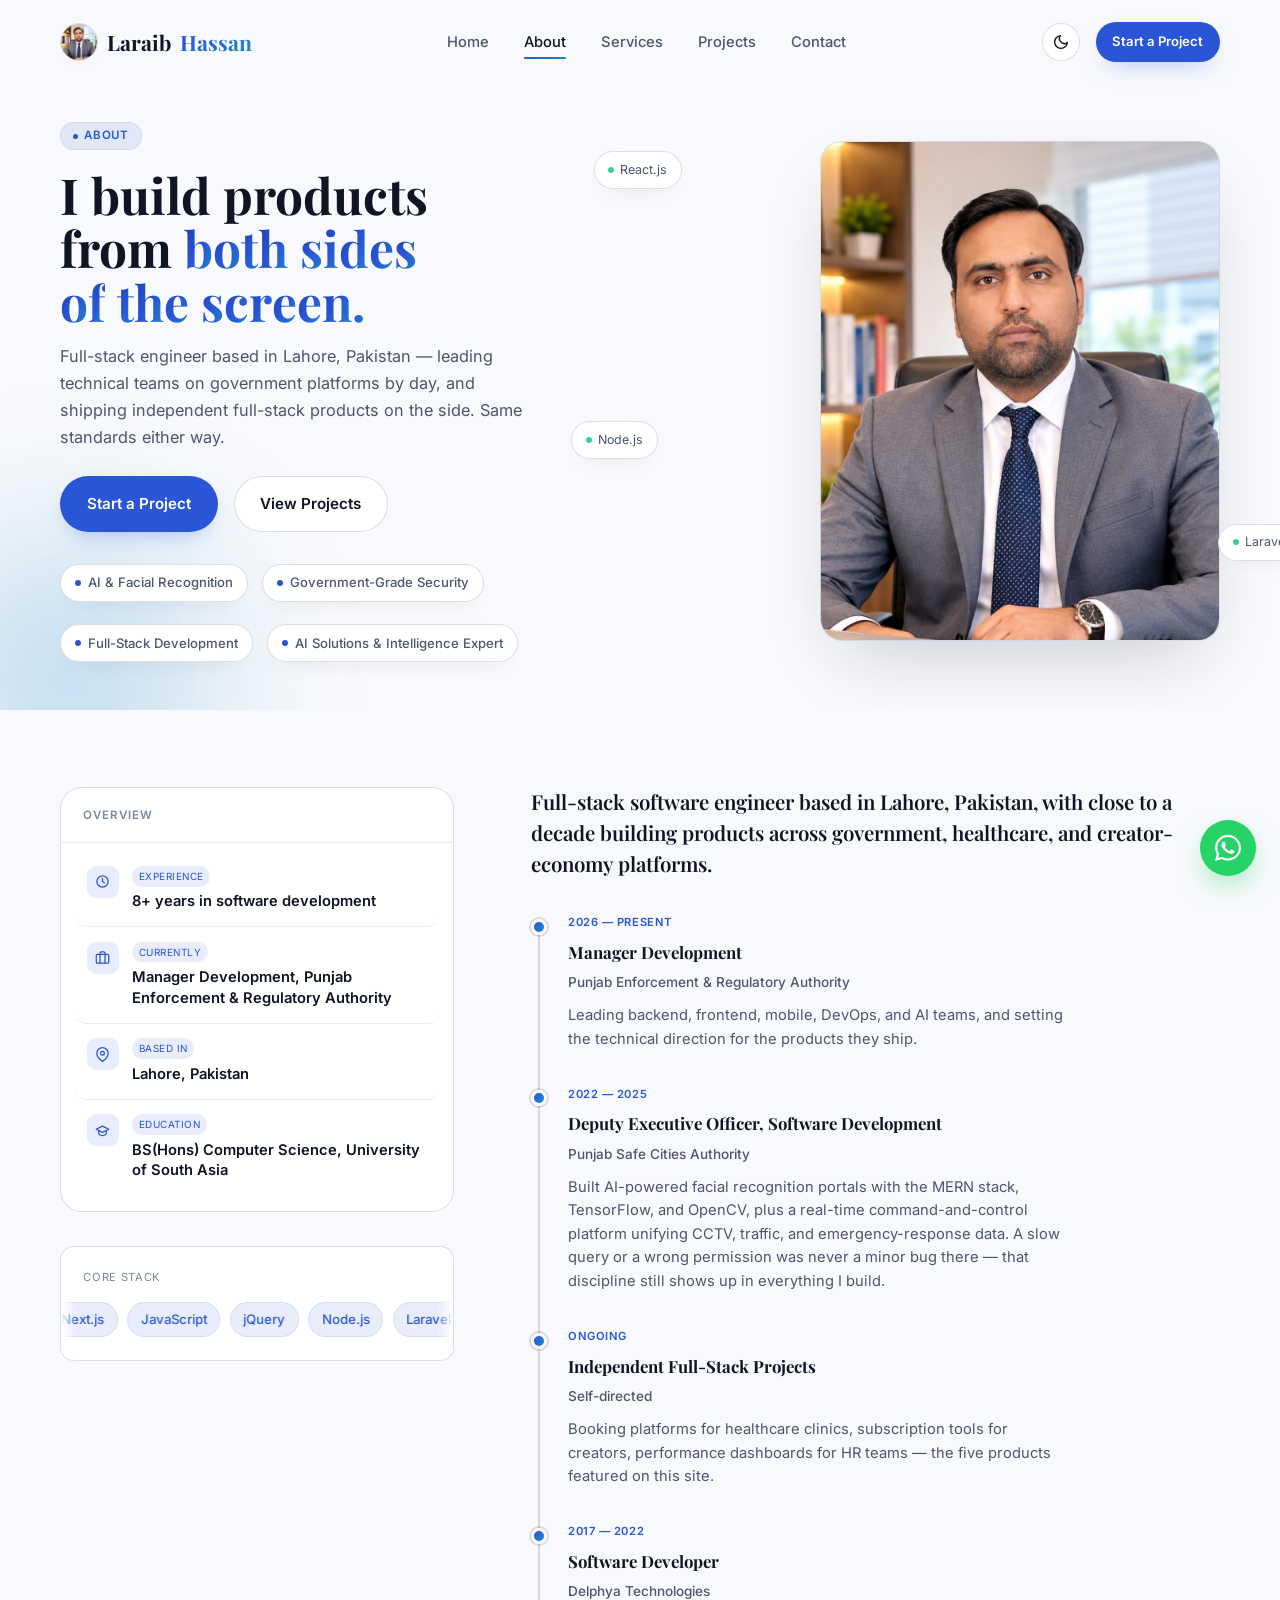
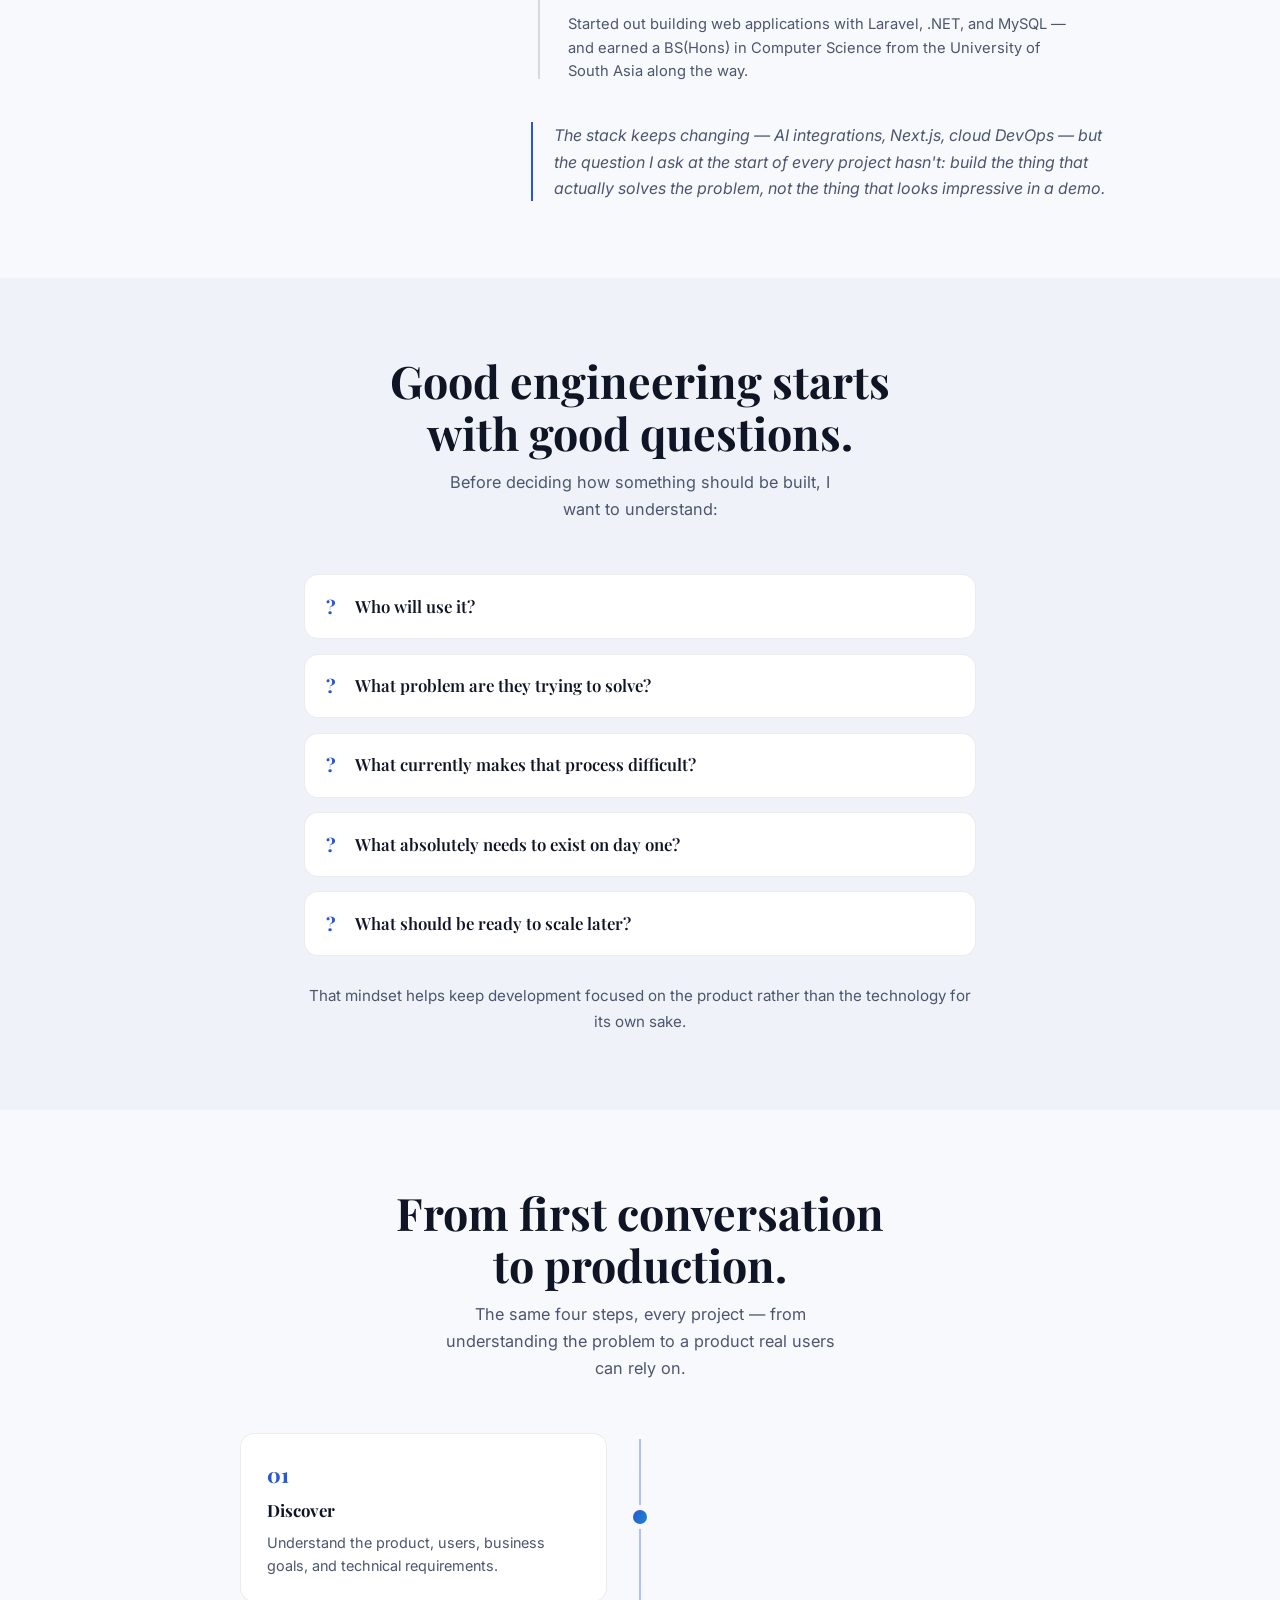
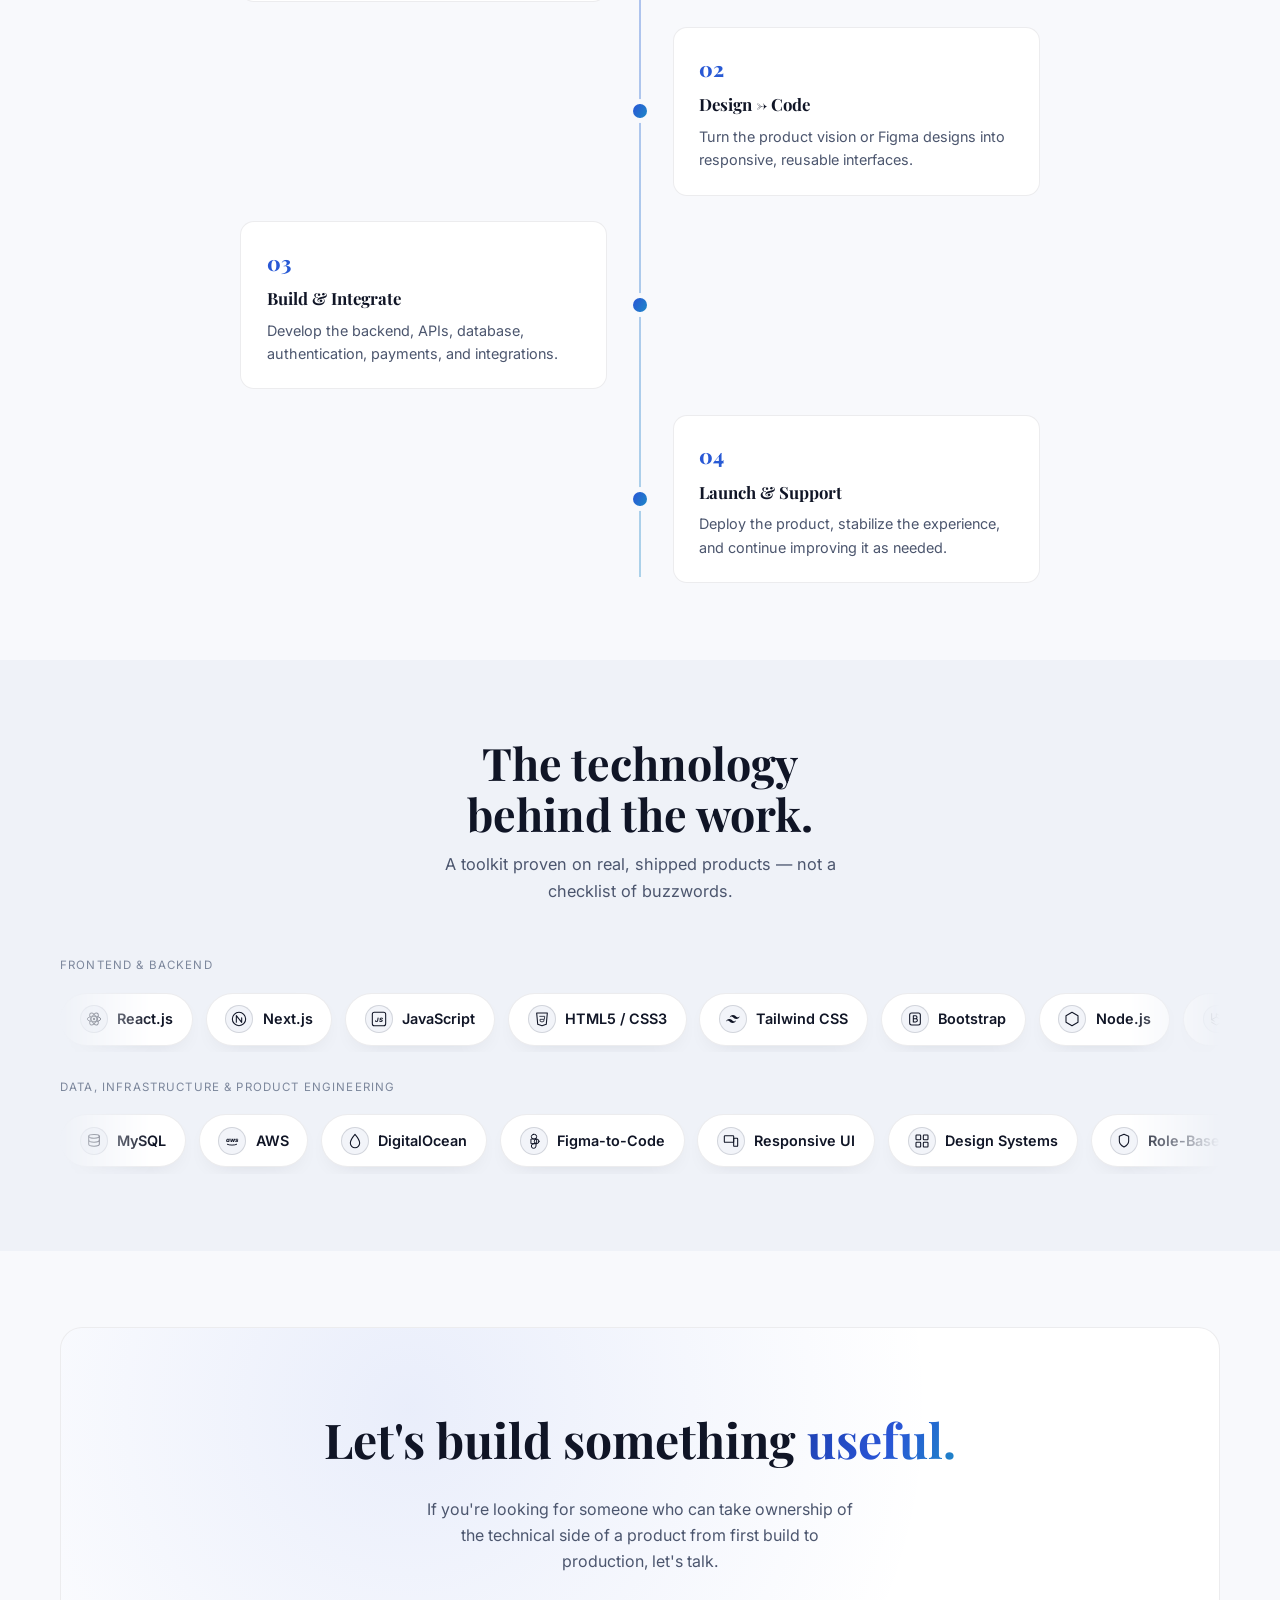
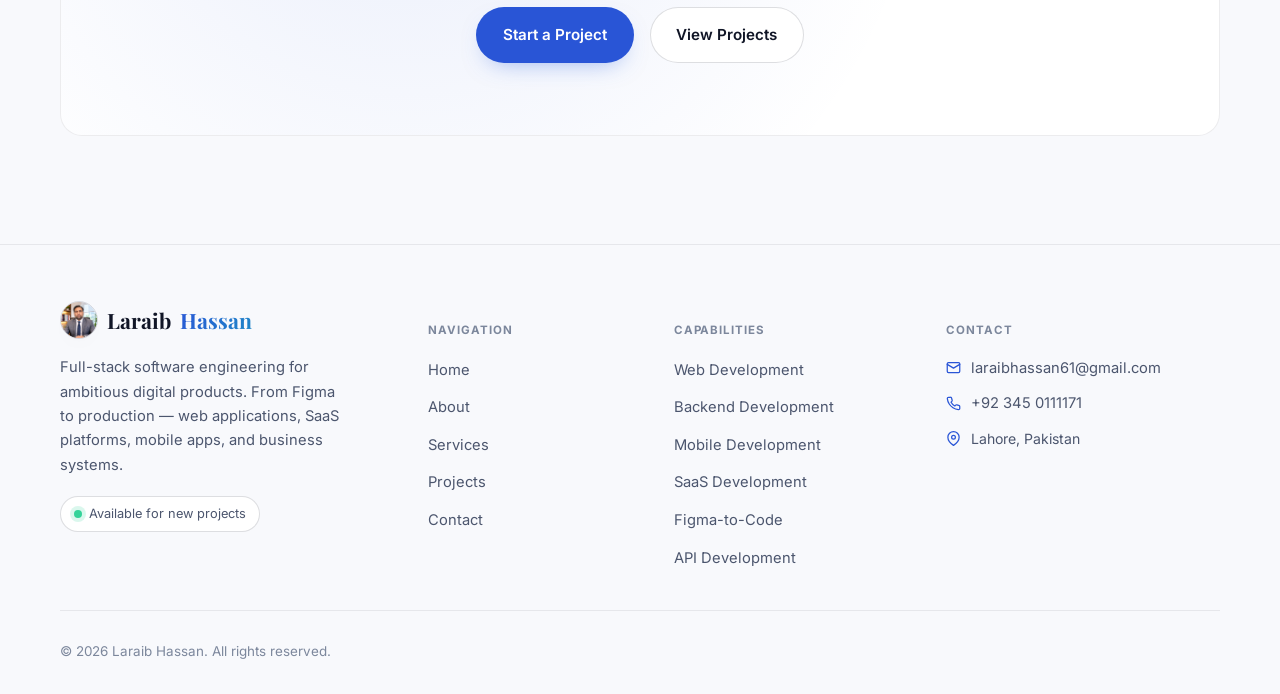
==== commit 1e013bac: "added logo in tab" ====
--- a/about.html
+++ b/about.html
@@ -5,6 +5,8 @@
 <meta name="viewport" content="width=device-width, initial-scale=1.0">
 <title>About — Laraib Hassan</title>
 <meta name="description" content="Laraib Hassan is a full-stack software engineer focused on building complete digital products — from Figma handoff to production.">
+<link rel="icon" type="image/jpeg" href="images/lh-image.jpg">
+<link rel="apple-touch-icon" href="images/lh-image.jpg">
 <link rel="preconnect" href="https://fonts.googleapis.com">
 <link rel="preconnect" href="https://fonts.gstatic.com" crossorigin>
 <link href="https://fonts.googleapis.com/css2?family=Playfair+Display:wght@600;700;800&family=Inter:wght@400;500;600;700&display=swap" rel="stylesheet">
--- a/style.css
+++ b/style.css
@@ -167,9 +167,9 @@
   border-radius:100px;
   background:var(--accent-soft);
   border:1px solid var(--border);
-  white-space:nowrap;
-}
-.eyebrow::before{ content:""; width:5px; height:5px; border-radius:50%; background:var(--accent-1); flex:none; }
+  max-width:100%;
+}
+.eyebrow::before{ content:""; width:5px; height:5px; border-radius:50%; background:var(--accent-1); flex:none; margin-top:.1em; }
 
 .tag{
   font-family:var(--font-mono);
@@ -278,7 +278,9 @@
 .mobile-panel.open{ transform:translateY(0); }
 .mobile-panel a, .mobile-panel .btn{ opacity:0; transform:translateY(16px); transition:opacity .5s cubic-bezier(.2,.8,.2,1), transform .5s cubic-bezier(.2,.8,.2,1); }
 .mobile-panel.open a, .mobile-panel.open .btn{ opacity:1; transform:translateY(0); }
-.mobile-panel a{ font-family:var(--font-display); font-weight:700; font-size:2.2rem; }
+.mobile-panel a{ font-family:var(--font-display); font-weight:700; font-size:2.2rem; position:relative; }
+.mobile-panel a.active{ background:var(--gradient-wide); -webkit-background-clip:text; background-clip:text; color:transparent; }
+.mobile-panel a.active::before{ content:""; position:absolute; left:-1.1rem; top:50%; transform:translateY(-50%); width:7px; height:7px; border-radius:50%; background:var(--accent-1); }
 .mobile-panel .btn{ align-self:stretch; justify-content:center; margin-top:1.4rem; font-family:var(--font-body); font-weight:600; font-size:0.95rem; padding:0.95em 1.7em; }
 .mobile-panel.open a:nth-child(1){ transition-delay:.08s; }
 .mobile-panel.open a:nth-child(2){ transition-delay:.14s; }
@@ -290,6 +292,7 @@
 /* ---------- page header (subpages) ---------- */
 .page-hero{ padding:clamp(6rem,10vw,7.5rem) 0 clamp(2.2rem,4vw,3rem); position:relative; overflow:hidden; }
 .banner-inner{ position:relative; z-index:1; display:grid; grid-template-columns:1fr 1fr; gap:clamp(2rem,4vw,3.5rem); align-items:center; }
+.banner-inner > div{ min-width:0; }
 .page-hero h1{ font-size:clamp(2.1rem,4.2vw,3.1rem); line-height:1.08; max-width:16ch; }
 .page-hero .lede{ margin-top:.9rem; max-width:48ch; font-size:1.02rem; color:var(--text-muted); }
 .banner-visual{ position:relative; width:100%; max-width:none; margin-left:auto; }
@@ -329,6 +332,7 @@
 /* ---------- hero ---------- */
 .hero{ position:relative; padding:clamp(6.5rem,11vw,8rem) 0 clamp(2.5rem,5vw,3.5rem); overflow:hidden; }
 .hero-inner{ position:relative; z-index:1; display:grid; grid-template-columns:1fr 1fr; gap:clamp(2rem,4vw,3.5rem); align-items:center; text-align:left; }
+.hero-inner > div{ min-width:0; }
 .hero-inner > div:first-child{ max-width:34rem; }
 .hero-headline{ font-size:clamp(2.1rem,4.2vw,3.1rem); line-height:1.18; }
 .hero-line{ display:block; }
